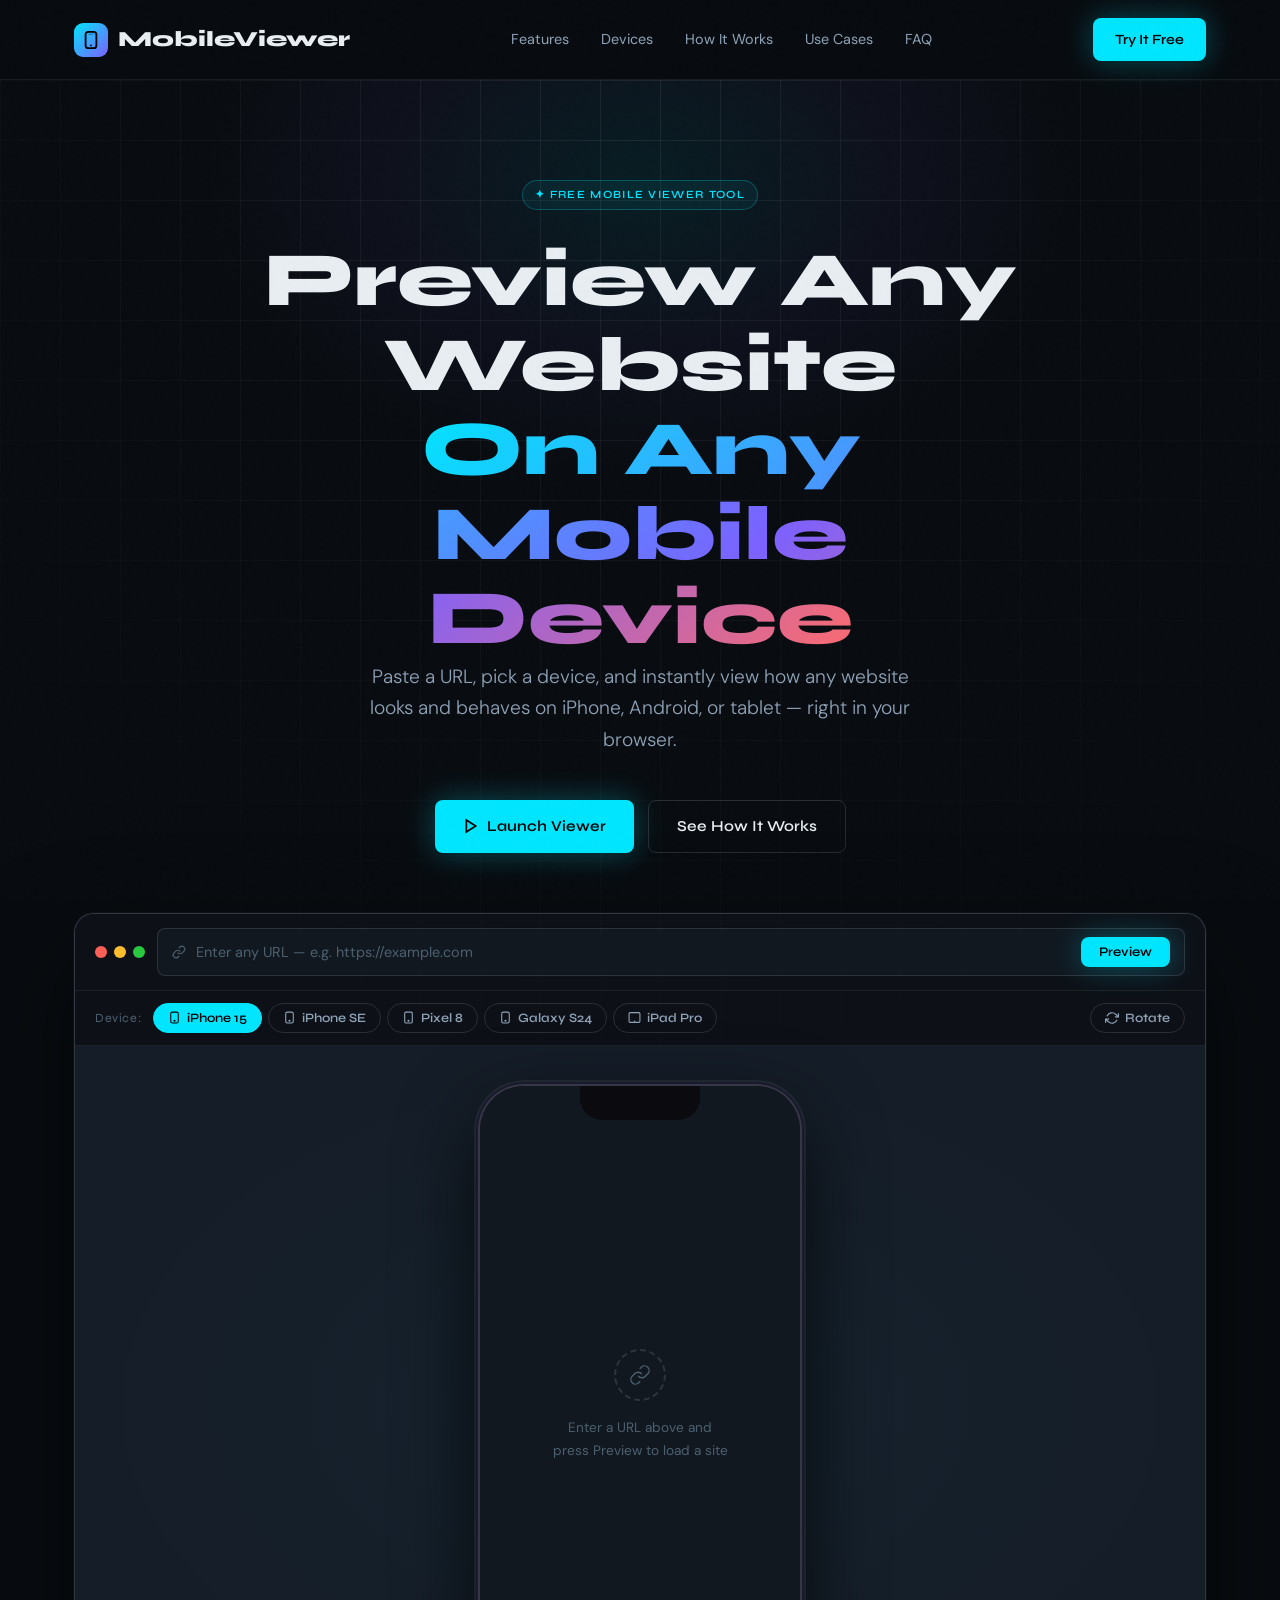
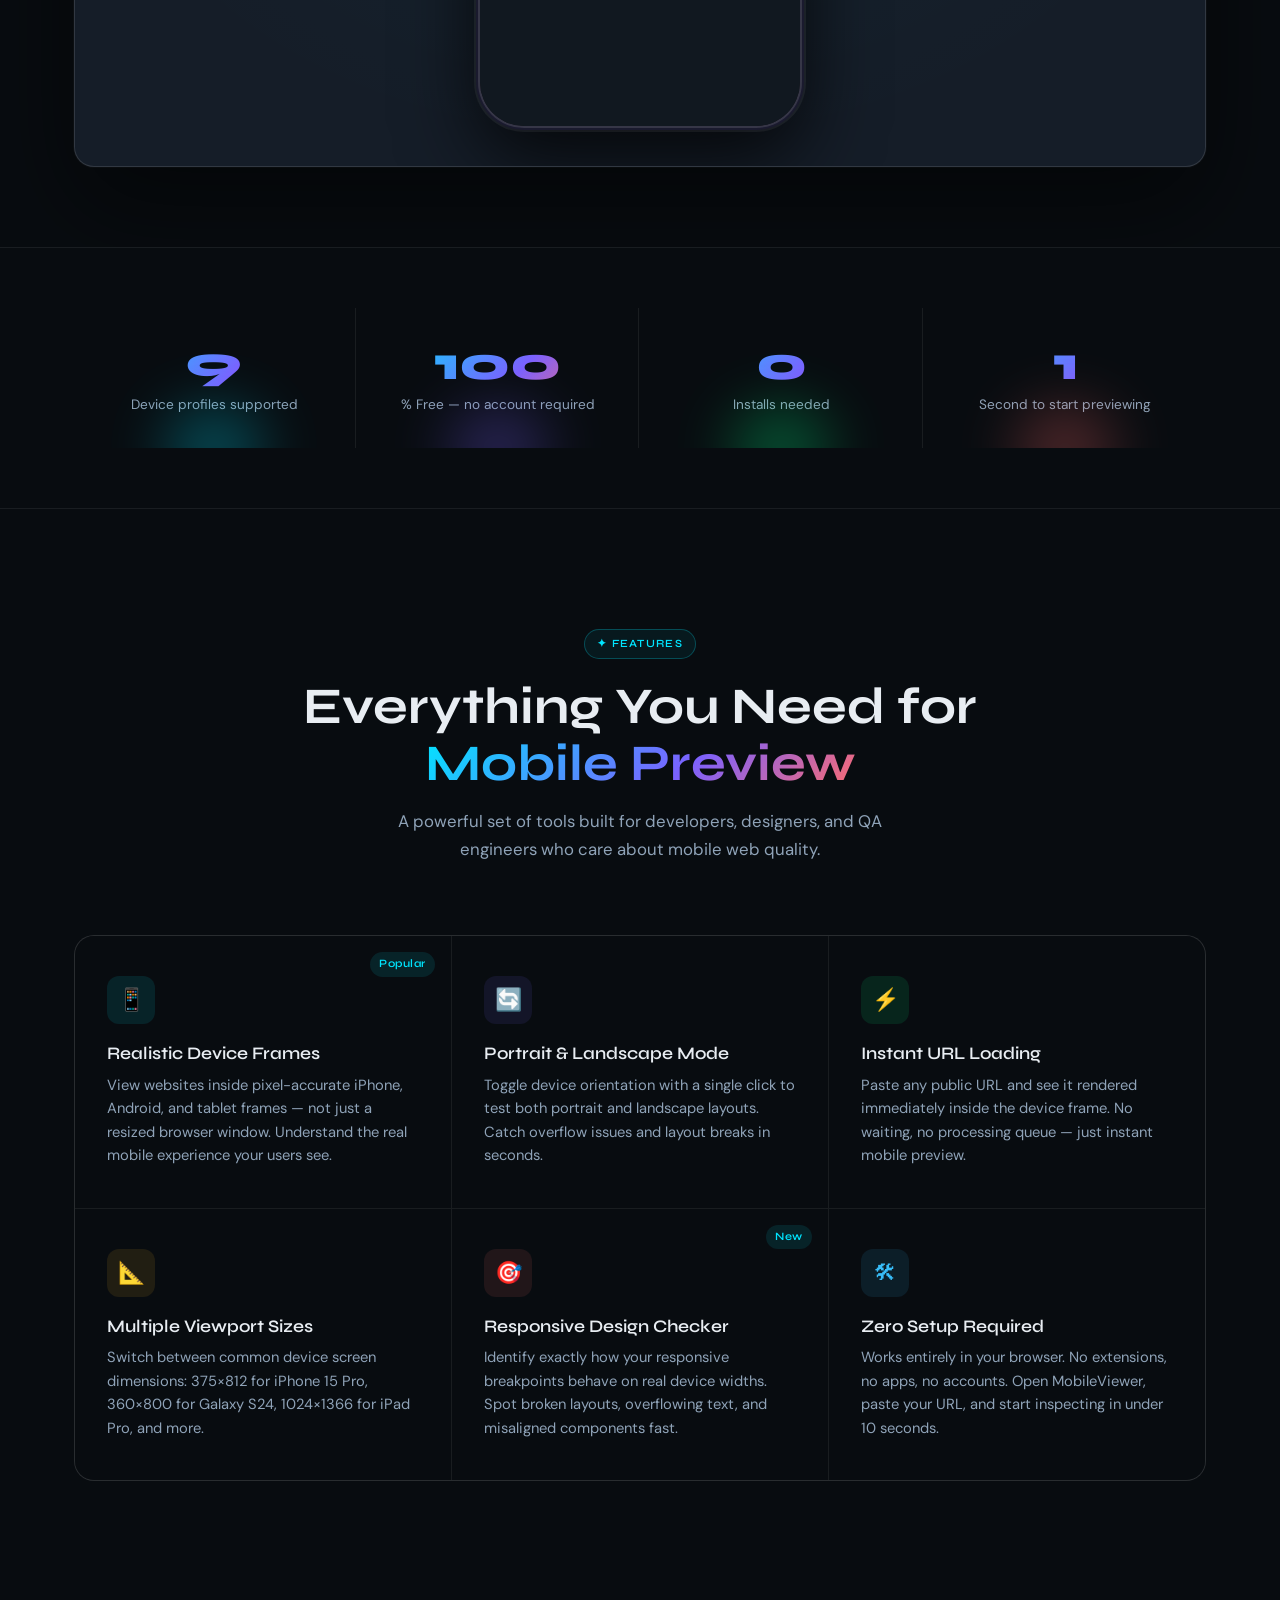
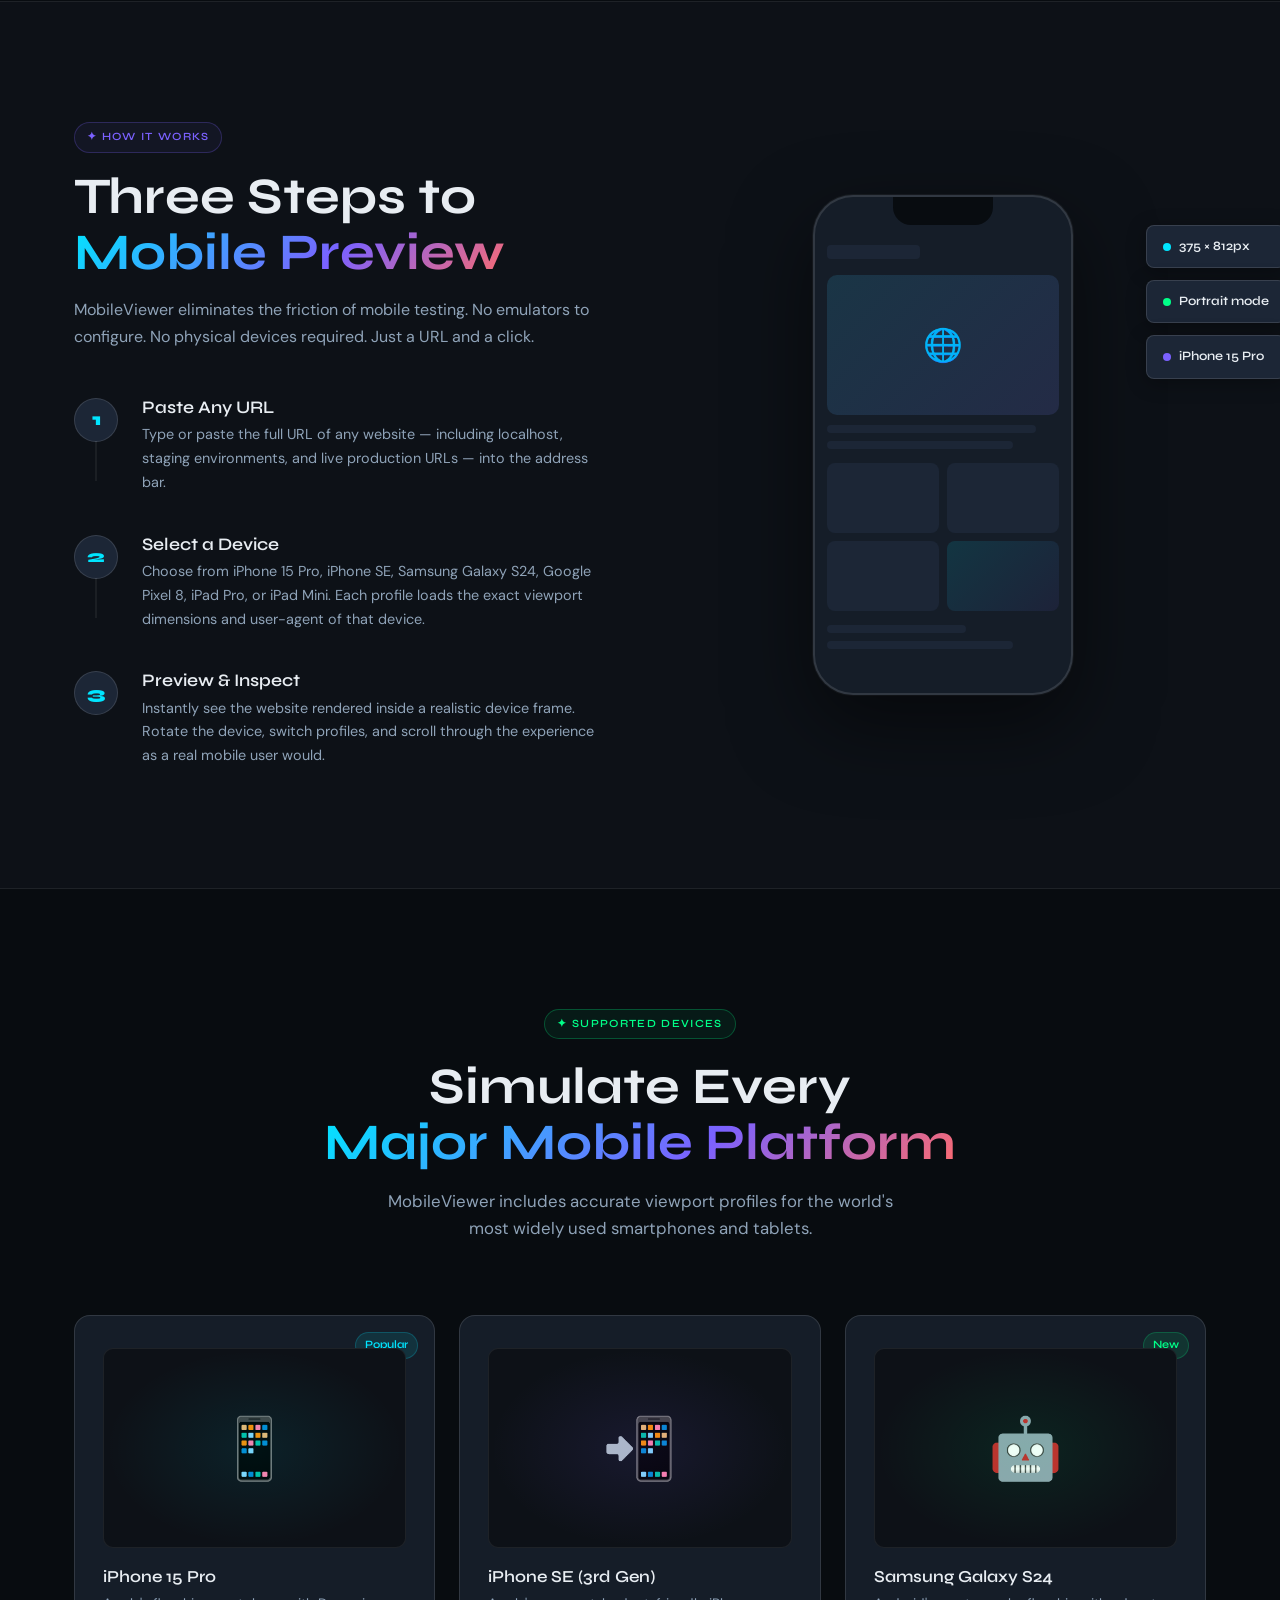
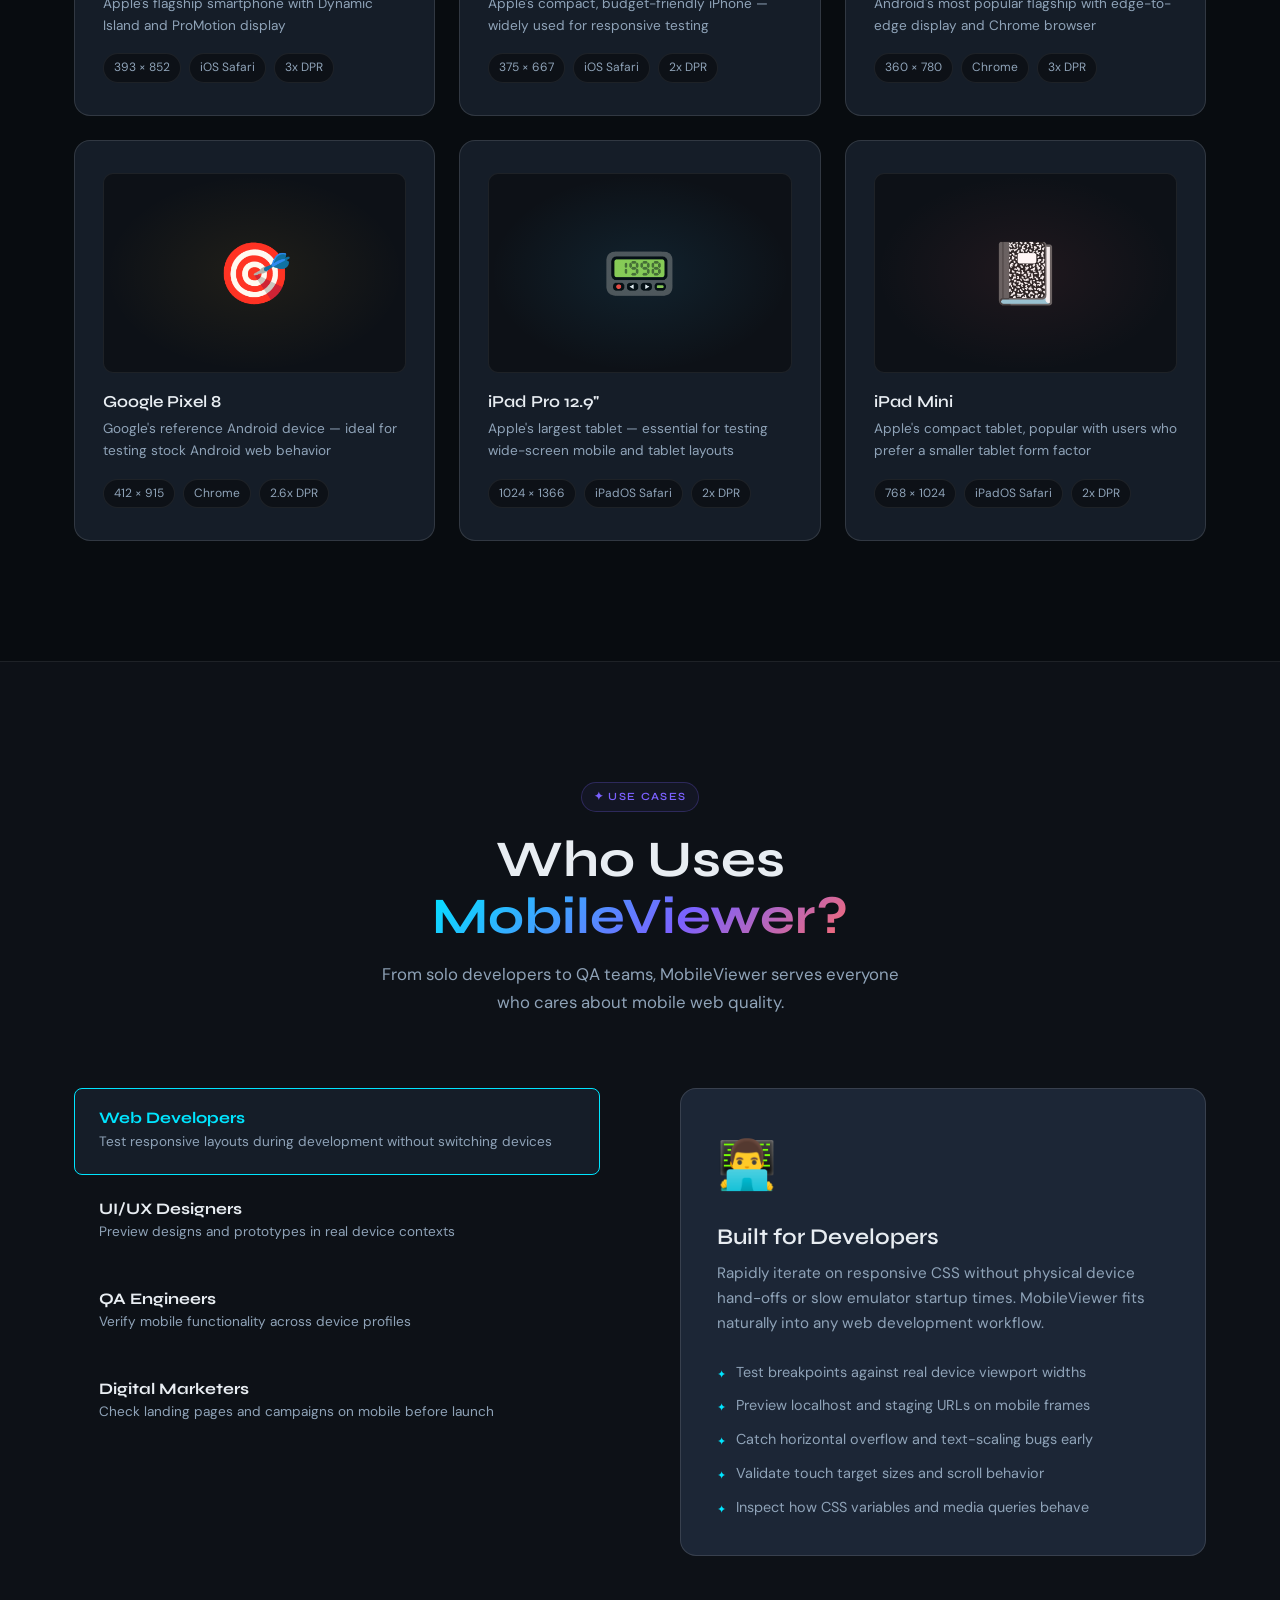
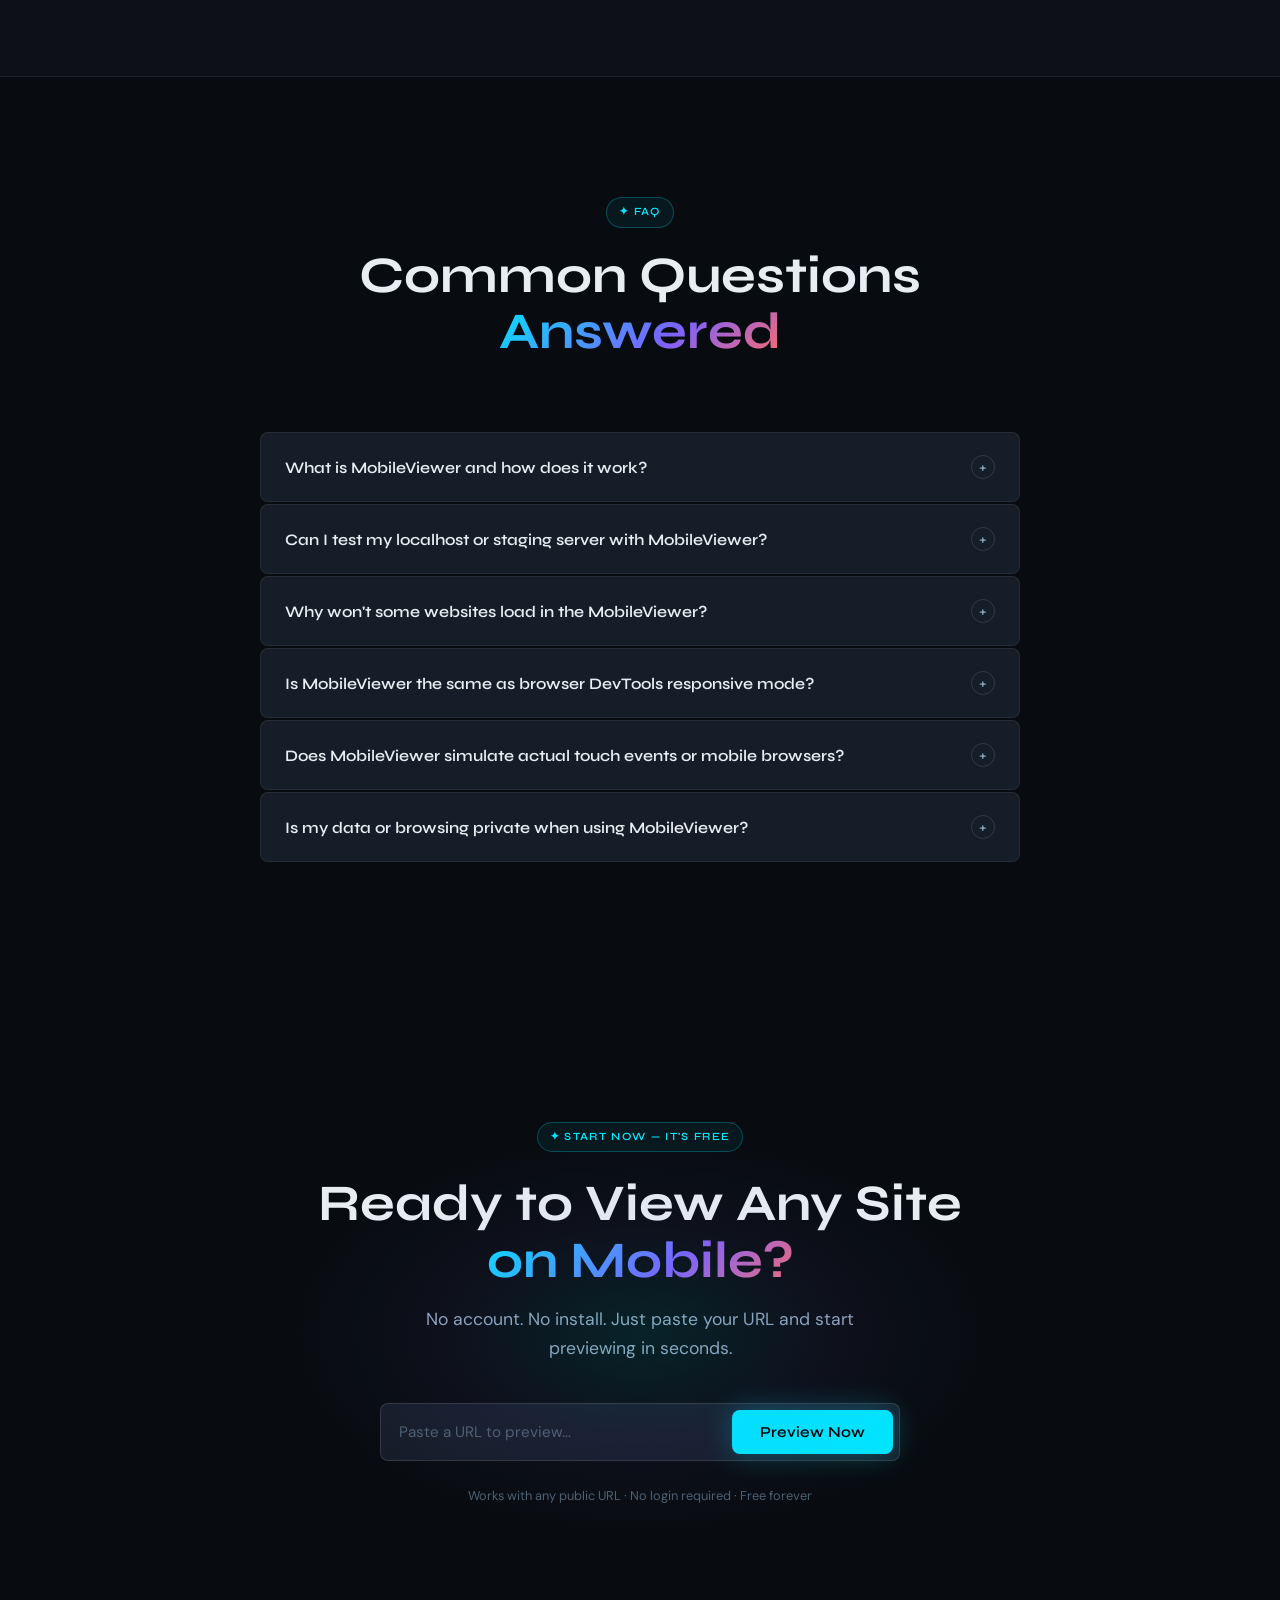
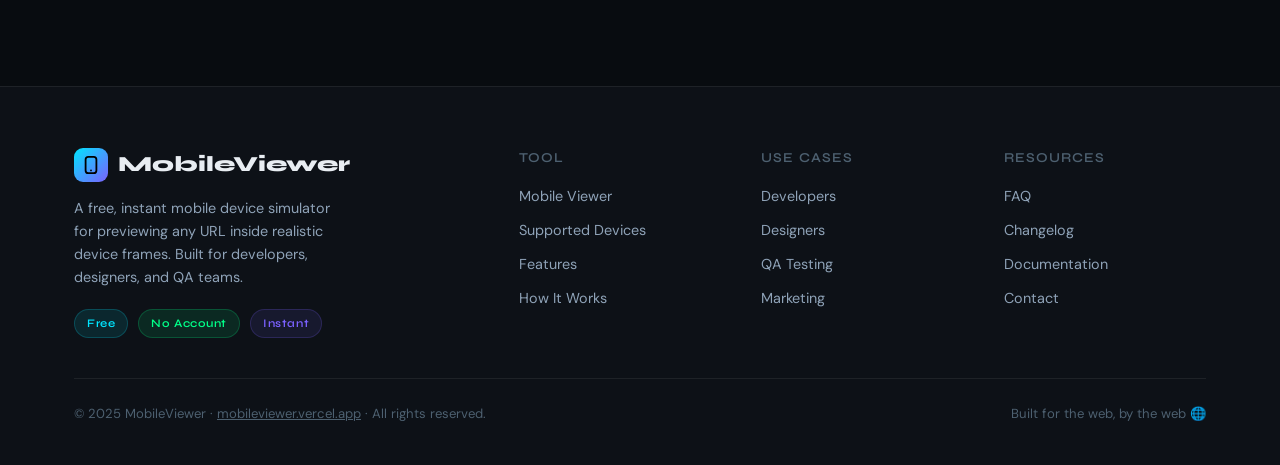
==== index.html @ 7822667c "Create index.html" ====
<!DOCTYPE html>
<html lang="en">
<head>
  <meta charset="UTF-8" />
  <meta name="viewport" content="width=device-width, initial-scale=1.0" />
  <title>MobileViewer – View Any Website on Mobile Instantly</title>
  <meta name="description" content="MobileViewer lets you preview, test, and inspect any URL on realistic mobile device frames right in your browser. No installs. No apps. Instant mobile simulation." />
  <meta name="keywords" content="mobile viewer, mobile website preview, responsive design tester, mobile simulator, URL viewer, device preview tool, mobile web testing, responsive checker" />
  <meta name="author" content="MobileViewer" />
  <link rel="canonical" href="https://mobileviewer.vercel.app/" />

  <!-- Open Graph -->
  <meta property="og:type" content="website" />
  <meta property="og:title" content="MobileViewer – View Any Website on Mobile Instantly" />
  <meta property="og:description" content="Preview any URL inside realistic mobile device frames. Test responsive layouts, simulate touch interactions, and inspect mobile web experiences – all from your desktop." />
  <meta property="og:url" content="https://mobileviewer.vercel.app/" />
  <meta property="og:image" content="https://mobileviewer.vercel.app/og-image.png" />

  <!-- Twitter Card -->
  <meta name="twitter:card" content="summary_large_image" />
  <meta name="twitter:title" content="MobileViewer – View Any Website on Mobile" />
  <meta name="twitter:description" content="Instantly preview any website inside iPhone, Android, and tablet frames. Free mobile simulator tool." />

  <!-- Schema.org Structured Data -->
  <script type="application/ld+json">
  {
    "@context": "https://schema.org",
    "@type": "WebApplication",
    "name": "MobileViewer",
    "url": "https://mobileviewer.vercel.app",
    "description": "A free online mobile device simulator and URL viewer that lets you preview any website in realistic mobile frames including iPhone, Android, and tablet devices.",
    "applicationCategory": "DeveloperApplication",
    "operatingSystem": "Any",
    "offers": {
      "@type": "Offer",
      "price": "0",
      "priceCurrency": "USD"
    },
    "featureList": [
      "iPhone frame simulation",
      "Android device preview",
      "Tablet viewport testing",
      "Custom viewport sizes",
      "Responsive design testing",
      "URL-based mobile preview",
      "Real-time device rotation",
      "Screenshot capture"
    ]
  }
  </script>
  <script type="application/ld+json">
  {
    "@context": "https://schema.org",
    "@type": "FAQPage",
    "mainEntity": [
      {
        "@type": "Question",
        "name": "What is MobileViewer?",
        "acceptedAnswer": {
          "@type": "Answer",
          "text": "MobileViewer is a free online tool that lets you preview any website URL inside realistic mobile device frames — including iPhone, Android, and tablet — directly in your browser without installing anything."
        }
      },
      {
        "@type": "Question",
        "name": "How do I use MobileViewer?",
        "acceptedAnswer": {
          "@type": "Answer",
          "text": "Simply paste any URL into the input field, choose your target device (iPhone, Android, or tablet), and click Preview. The website loads inside the selected device frame instantly."
        }
      },
      {
        "@type": "Question",
        "name": "Is MobileViewer free?",
        "acceptedAnswer": {
          "@type": "Answer",
          "text": "Yes, MobileViewer is completely free to use. No account, no installation, and no credit card required."
        }
      },
      {
        "@type": "Question",
        "name": "Which devices can I simulate with MobileViewer?",
        "acceptedAnswer": {
          "@type": "Answer",
          "text": "MobileViewer supports iPhone 15 Pro, iPhone SE, Samsung Galaxy S24, Google Pixel 8, iPad Pro, iPad Mini, and custom viewport dimensions."
        }
      }
    ]
  }
  </script>

  <link rel="preconnect" href="https://fonts.googleapis.com" />
  <link rel="preconnect" href="https://fonts.gstatic.com" crossorigin />
  <link href="https://fonts.googleapis.com/css2?family=Syne:wght@400;600;700;800&family=DM+Sans:ital,opsz,wght@0,9..40,300;0,9..40,400;0,9..40,500;1,9..40,300&display=swap" rel="stylesheet" />

  <style>
    *, *::before, *::after { box-sizing: border-box; margin: 0; padding: 0; }

    :root {
      --bg: #080c10;
      --bg2: #0d1117;
      --bg3: #111820;
      --surface: #151d28;
      --surface2: #1c2636;
      --border: rgba(255,255,255,0.07);
      --border2: rgba(255,255,255,0.12);
      --accent: #00e5ff;
      --accent2: #7b61ff;
      --accent3: #ff6b6b;
      --green: #00ff88;
      --text: #e8edf2;
      --text2: #8fa3b8;
      --text3: #4d6070;
      --radius: 16px;
      --radius-sm: 8px;
      --shadow: 0 0 60px rgba(0,229,255,0.06);
      --font-display: 'Syne', sans-serif;
      --font-body: 'DM Sans', sans-serif;
    }

    html { scroll-behavior: smooth; }

    body {
      background: var(--bg);
      color: var(--text);
      font-family: var(--font-body);
      font-size: 16px;
      line-height: 1.65;
      overflow-x: hidden;
    }

    /* ── NOISE OVERLAY ── */
    body::before {
      content: '';
      position: fixed;
      inset: 0;
      background-image: url("data:image/svg+xml,%3Csvg viewBox='0 0 256 256' xmlns='http://www.w3.org/2000/svg'%3E%3Cfilter id='noise'%3E%3CfeTurbulence type='fractalNoise' baseFrequency='0.9' numOctaves='4' stitchTiles='stitch'/%3E%3C/filter%3E%3Crect width='100%25' height='100%25' filter='url(%23noise)' opacity='0.04'/%3E%3C/svg%3E");
      pointer-events: none;
      z-index: 9999;
      opacity: 0.4;
    }

    /* ── SCROLLBAR ── */
    ::-webkit-scrollbar { width: 5px; }
    ::-webkit-scrollbar-track { background: var(--bg); }
    ::-webkit-scrollbar-thumb { background: var(--surface2); border-radius: 10px; }

    /* ── UTILITY ── */
    .container { max-width: 1180px; margin: 0 auto; padding: 0 24px; }
    .tag {
      display: inline-flex; align-items: center; gap: 6px;
      font-family: var(--font-display); font-size: 11px; font-weight: 600;
      letter-spacing: 0.12em; text-transform: uppercase;
      color: var(--accent); padding: 5px 12px;
      border: 1px solid rgba(0,229,255,0.25);
      border-radius: 100px; background: rgba(0,229,255,0.06);
    }
    .tag-purple { color: var(--accent2); border-color: rgba(123,97,255,0.25); background: rgba(123,97,255,0.06); }
    .tag-green { color: var(--green); border-color: rgba(0,255,136,0.25); background: rgba(0,255,136,0.06); }

    h1,h2,h3,h4 { font-family: var(--font-display); font-weight: 700; line-height: 1.1; }
    h1 { font-size: clamp(2.8rem, 6vw, 5rem); font-weight: 800; }
    h2 { font-size: clamp(2rem, 4vw, 3.2rem); }
    h3 { font-size: 1.35rem; font-weight: 600; }

    .gradient-text {
      background: linear-gradient(135deg, var(--accent) 0%, var(--accent2) 60%, #ff6b6b 100%);
      -webkit-background-clip: text; -webkit-text-fill-color: transparent;
      background-clip: text;
    }

    .btn {
      display: inline-flex; align-items: center; gap: 8px;
      padding: 13px 28px; border-radius: var(--radius-sm);
      font-family: var(--font-display); font-size: 0.95rem; font-weight: 600;
      cursor: pointer; border: none; transition: all 0.2s ease; text-decoration: none;
    }
    .btn-primary {
      background: var(--accent); color: #000;
      box-shadow: 0 0 30px rgba(0,229,255,0.3);
    }
    .btn-primary:hover { transform: translateY(-2px); box-shadow: 0 0 50px rgba(0,229,255,0.5); }
    .btn-ghost {
      background: transparent; color: var(--text);
      border: 1px solid var(--border2);
    }
    .btn-ghost:hover { background: var(--surface); border-color: var(--accent); color: var(--accent); }

    /* ── NAV ── */
    nav {
      position: sticky; top: 0; z-index: 100;
      background: rgba(8,12,16,0.85);
      backdrop-filter: blur(20px);
      border-bottom: 1px solid var(--border);
      padding: 0;
    }
    .nav-inner {
      display: flex; align-items: center; justify-content: space-between;
      padding: 18px 0;
    }
    .logo {
      font-family: var(--font-display); font-size: 1.35rem; font-weight: 800;
      color: var(--text); text-decoration: none; display: flex; align-items: center; gap: 10px;
    }
    .logo-icon {
      width: 34px; height: 34px; border-radius: 9px;
      background: linear-gradient(135deg, var(--accent), var(--accent2));
      display: flex; align-items: center; justify-content: center;
    }
    .logo-icon svg { width: 18px; height: 18px; }
    .nav-links { display: flex; align-items: center; gap: 32px; list-style: none; }
    .nav-links a { color: var(--text2); text-decoration: none; font-size: 0.9rem; transition: color 0.2s; }
    .nav-links a:hover { color: var(--text); }
    .nav-cta { display: flex; align-items: center; gap: 12px; }

    .hamburger { display: none; flex-direction: column; gap: 5px; cursor: pointer; padding: 4px; }
    .hamburger span { display: block; width: 22px; height: 2px; background: var(--text); border-radius: 2px; transition: all 0.3s; }

    /* ── HERO ── */
    #hero {
      padding: 100px 0 80px;
      position: relative; overflow: hidden;
    }
    .hero-bg {
      position: absolute; inset: 0; pointer-events: none;
    }
    .hero-glow {
      position: absolute; top: -200px; left: 50%; transform: translateX(-50%);
      width: 900px; height: 600px;
      background: radial-gradient(ellipse, rgba(0,229,255,0.08) 0%, rgba(123,97,255,0.05) 40%, transparent 70%);
    }
    .hero-grid {
      position: absolute; inset: 0;
      background-image: linear-gradient(var(--border) 1px, transparent 1px),
                        linear-gradient(90deg, var(--border) 1px, transparent 1px);
      background-size: 60px 60px;
      mask-image: radial-gradient(ellipse 70% 60% at 50% 0%, black, transparent);
    }

    .hero-content { position: relative; text-align: center; max-width: 820px; margin: 0 auto; }
    .hero-tag { margin-bottom: 28px; }
    .hero-title { margin-bottom: 24px; }
    .hero-sub {
      font-size: 1.2rem; color: var(--text2); max-width: 580px; margin: 0 auto 44px;
      font-weight: 300;
    }
    .hero-cta { display: flex; justify-content: center; gap: 14px; flex-wrap: wrap; margin-bottom: 60px; }

    /* ── DEVICE VIEWER TOOL ── */
    .tool-wrapper {
      background: var(--surface);
      border: 1px solid var(--border2);
      border-radius: 20px;
      overflow: hidden;
      box-shadow: 0 40px 100px rgba(0,0,0,0.5), 0 0 0 1px rgba(255,255,255,0.03);
    }
    .tool-topbar {
      display: flex; align-items: center; gap: 12px;
      padding: 14px 20px;
      background: var(--bg2);
      border-bottom: 1px solid var(--border);
    }
    .tool-dots { display: flex; gap: 7px; }
    .tool-dots span {
      width: 12px; height: 12px; border-radius: 50%;
    }
    .dot-r { background: #ff5f57; }
    .dot-y { background: #febc2e; }
    .dot-g { background: #28c840; }

    .url-bar {
      flex: 1; display: flex; align-items: center; gap: 10px;
      background: var(--bg3); border: 1px solid var(--border2);
      border-radius: var(--radius-sm); padding: 8px 14px;
    }
    .url-bar svg { color: var(--text3); flex-shrink: 0; }
    #urlInput {
      flex: 1; background: none; border: none; outline: none;
      color: var(--text); font-family: var(--font-body); font-size: 0.9rem;
    }
    #urlInput::placeholder { color: var(--text3); }

    .tool-devices {
      display: flex; gap: 6px; flex-wrap: wrap; padding: 12px 20px;
      background: var(--bg2); border-bottom: 1px solid var(--border);
      align-items: center;
    }
    .device-label { font-size: 0.78rem; color: var(--text3); font-family: var(--font-display); letter-spacing: 0.05em; margin-right: 6px; }
    .device-btn {
      display: flex; align-items: center; gap: 6px;
      padding: 6px 14px; border-radius: 100px;
      font-size: 0.8rem; font-family: var(--font-display); font-weight: 600;
      cursor: pointer; border: 1px solid var(--border2);
      background: transparent; color: var(--text2); transition: all 0.2s;
    }
    .device-btn:hover, .device-btn.active {
      background: var(--accent); color: #000; border-color: var(--accent);
    }
    .device-btn svg { width: 13px; height: 13px; }

    .rotate-btn {
      margin-left: auto;
      display: flex; align-items: center; gap: 6px;
      padding: 6px 14px; border-radius: 100px;
      font-size: 0.8rem; font-family: var(--font-display); font-weight: 600;
      cursor: pointer; border: 1px solid var(--border2);
      background: transparent; color: var(--text2); transition: all 0.2s;
    }
    .rotate-btn:hover { color: var(--accent); border-color: var(--accent); }

    .tool-stage {
      min-height: 580px;
      display: flex; align-items: center; justify-content: center;
      padding: 40px 20px;
      background: radial-gradient(ellipse at 50% 50%, rgba(0,229,255,0.03) 0%, transparent 70%);
      position: relative;
    }

    /* Phone frame */
    .phone-frame {
      position: relative; transition: all 0.4s cubic-bezier(0.34,1.56,0.64,1);
    }
    .phone-shell {
      position: relative; border-radius: 44px;
      box-shadow: 
        0 0 0 2px rgba(255,255,255,0.12),
        0 0 0 4px #1a1a2e,
        0 0 0 6px rgba(255,255,255,0.06),
        0 30px 80px rgba(0,0,0,0.8),
        inset 0 0 0 1px rgba(255,255,255,0.04);
      overflow: hidden;
      background: #0a0a0f;
    }

    .phone-notch {
      position: absolute; top: 0; left: 50%; transform: translateX(-50%);
      width: 120px; height: 34px;
      background: #0a0a0f; border-radius: 0 0 22px 22px;
      z-index: 10;
    }

    .phone-screen {
      width: 100%; height: 100%;
      border-radius: 42px; overflow: hidden;
      position: relative;
    }
    .phone-screen iframe {
      width: 100%; height: 100%; border: none;
      display: block;
    }
    .phone-placeholder {
      width: 100%; height: 100%;
      display: flex; flex-direction: column;
      align-items: center; justify-content: center;
      gap: 16px; color: var(--text3);
      background: var(--bg3);
    }
    .phone-placeholder .ph-icon {
      width: 52px; height: 52px;
      border: 2px dashed var(--border2);
      border-radius: 50%;
      display: flex; align-items: center; justify-content: center;
      color: var(--text3);
    }
    .phone-placeholder p { font-size: 0.85rem; text-align: center; max-width: 180px; }

    /* Device sizes */
    .device-iphone15 .phone-shell { width: 320px; height: 640px; }
    .device-iphonese .phone-shell { width: 280px; height: 560px; }
    .device-pixel .phone-shell { width: 300px; height: 620px; border-radius: 36px; }
    .device-pixel .phone-shell .phone-screen { border-radius: 34px; }
    .device-galaxy .phone-shell { width: 310px; height: 650px; }
    .device-ipad .phone-shell { width: 500px; height: 700px; border-radius: 24px; }
    .device-ipad .phone-shell .phone-screen { border-radius: 22px; }
    .device-ipad .phone-notch { display: none; }

    /* Landscape */
    .landscape .phone-frame { transform: rotate(90deg); }
    .landscape .phone-shell { width: 640px; height: 320px; border-radius: 44px; }

    .tool-load-btn {
      position: absolute; bottom: 20px; right: 20px;
      display: flex; gap: 8px;
    }

    /* Loading spinner */
    .spinner {
      display: none; width: 28px; height: 28px;
      border: 3px solid var(--border2);
      border-top-color: var(--accent);
      border-radius: 50%; animation: spin 0.7s linear infinite;
    }
    @keyframes spin { to { transform: rotate(360deg); } }

    /* ── STATS STRIP ── */
    #stats {
      padding: 60px 0;
      border-top: 1px solid var(--border);
      border-bottom: 1px solid var(--border);
    }
    .stats-grid {
      display: grid; grid-template-columns: repeat(4, 1fr);
      gap: 2px;
    }
    .stat-item {
      padding: 32px 24px; text-align: center;
      border-right: 1px solid var(--border);
      position: relative; overflow: hidden;
    }
    .stat-item:last-child { border-right: none; }
    .stat-num {
      font-family: var(--font-display); font-size: 3rem; font-weight: 800;
      line-height: 1; margin-bottom: 6px;
    }
    .stat-label { font-size: 0.85rem; color: var(--text2); }
    .stat-glow {
      position: absolute; bottom: -40px; left: 50%; transform: translateX(-50%);
      width: 100px; height: 80px;
      border-radius: 50%; filter: blur(30px); opacity: 0.3;
    }

    /* ── FEATURES ── */
    #features { padding: 120px 0; }
    .section-header { text-align: center; margin-bottom: 72px; }
    .section-header .tag { margin-bottom: 20px; }
    .section-header h2 { margin-bottom: 16px; }
    .section-header p { color: var(--text2); max-width: 540px; margin: 0 auto; font-size: 1.05rem; }

    .features-grid {
      display: grid; grid-template-columns: repeat(3, 1fr);
      gap: 1px; background: var(--border);
      border: 1px solid var(--border); border-radius: 20px; overflow: hidden;
    }
    .feature-card {
      padding: 40px 32px; background: var(--bg);
      position: relative; overflow: hidden;
      transition: background 0.3s;
    }
    .feature-card:hover { background: var(--surface); }
    .feature-card::after {
      content: ''; position: absolute; inset: 0;
      opacity: 0; transition: opacity 0.3s;
      pointer-events: none;
    }
    .feature-card:hover::after { opacity: 1; }

    .fc-icon {
      width: 48px; height: 48px; border-radius: 12px;
      display: flex; align-items: center; justify-content: center;
      margin-bottom: 20px; font-size: 22px;
    }
    .fc-icon-cyan { background: rgba(0,229,255,0.1); color: var(--accent); }
    .fc-icon-purple { background: rgba(123,97,255,0.1); color: var(--accent2); }
    .fc-icon-green { background: rgba(0,255,136,0.1); color: var(--green); }
    .fc-icon-red { background: rgba(255,107,107,0.1); color: var(--accent3); }
    .fc-icon-yellow { background: rgba(254,188,46,0.1); color: #febc2e; }
    .fc-icon-blue { background: rgba(56,189,248,0.1); color: #38bdf8; }

    .feature-card h3 { margin-bottom: 10px; font-size: 1.1rem; }
    .feature-card p { color: var(--text2); font-size: 0.92rem; line-height: 1.6; }
    .fc-badge {
      position: absolute; top: 16px; right: 16px;
      font-size: 0.7rem; padding: 3px 9px; border-radius: 100px;
      background: rgba(0,229,255,0.1); color: var(--accent);
      font-family: var(--font-display); font-weight: 600; letter-spacing: 0.05em;
    }

    /* ── HOW IT WORKS ── */
    #how { padding: 120px 0; background: var(--bg2); border-top: 1px solid var(--border); border-bottom: 1px solid var(--border); }
    .steps-layout { display: grid; grid-template-columns: 1fr 1fr; gap: 80px; align-items: center; }
    .steps-list { display: flex; flex-direction: column; gap: 40px; }
    .step-item { display: flex; gap: 24px; }
    .step-num {
      flex-shrink: 0; width: 44px; height: 44px; border-radius: 50%;
      display: flex; align-items: center; justify-content: center;
      font-family: var(--font-display); font-size: 1.1rem; font-weight: 800;
      background: var(--surface2); border: 1px solid var(--border2); color: var(--accent);
      position: relative;
    }
    .step-num::after {
      content: ''; position: absolute;
      top: 100%; left: 50%; transform: translateX(-50%);
      width: 1px; height: 40px; background: var(--border2);
    }
    .step-item:last-child .step-num::after { display: none; }
    .step-content h3 { font-size: 1.1rem; margin-bottom: 6px; }
    .step-content p { color: var(--text2); font-size: 0.9rem; }

    .steps-visual {
      position: relative;
    }
    .mock-phone {
      width: 260px; height: 500px; margin: 0 auto;
      background: var(--surface); border-radius: 40px;
      border: 2px solid var(--border2);
      box-shadow: 0 30px 80px rgba(0,0,0,0.5), 0 0 0 1px rgba(255,255,255,0.05);
      overflow: hidden; position: relative;
    }
    .mock-notch {
      width: 100px; height: 28px; background: var(--bg);
      border-radius: 0 0 18px 18px; margin: 0 auto;
    }
    .mock-content { padding: 12px; }
    .mock-bar { height: 8px; border-radius: 4px; background: var(--surface2); margin-bottom: 8px; }
    .mock-bar.w80 { width: 80%; }
    .mock-bar.w60 { width: 60%; }
    .mock-bar.w90 { width: 90%; }
    .mock-img-block { height: 140px; background: var(--surface2); border-radius: 10px; margin-bottom: 10px; overflow: hidden; }
    .mock-img-inner { height: 100%; background: linear-gradient(135deg, rgba(0,229,255,0.08), rgba(123,97,255,0.08)); display: flex; align-items: center; justify-content: center; color: var(--text3); font-size: 2rem; }
    .mock-grid { display: grid; grid-template-columns: 1fr 1fr; gap: 8px; }
    .mock-card { height: 70px; background: var(--surface2); border-radius: 8px; }

    .visual-annotations { position: absolute; right: 0; top: 50%; transform: translateY(-50%); display: flex; flex-direction: column; gap: 16px; }
    .annot {
      background: var(--surface2); border: 1px solid var(--border2);
      border-radius: var(--radius-sm); padding: 10px 16px;
      font-size: 0.8rem; font-family: var(--font-display); font-weight: 600;
      color: var(--text); display: flex; align-items: center; gap: 8px;
      box-shadow: 0 4px 20px rgba(0,0,0,0.3);
    }
    .annot-dot { width: 8px; height: 8px; border-radius: 50%; flex-shrink: 0; }

    /* ── DEVICES SECTION ── */
    #devices { padding: 120px 0; }
    .devices-grid {
      display: grid; grid-template-columns: repeat(3, 1fr); gap: 24px;
      margin-top: 60px;
    }
    .device-card {
      background: var(--surface); border: 1px solid var(--border2);
      border-radius: var(--radius); padding: 32px 28px;
      transition: all 0.3s; position: relative; overflow: hidden;
      cursor: pointer;
    }
    .device-card::before {
      content: ''; position: absolute; inset: 0;
      background: linear-gradient(135deg, rgba(0,229,255,0.04), transparent);
      opacity: 0; transition: opacity 0.3s;
    }
    .device-card:hover { transform: translateY(-4px); border-color: var(--accent); box-shadow: 0 0 40px rgba(0,229,255,0.1); }
    .device-card:hover::before { opacity: 1; }
    .dc-thumb {
      height: 200px; background: var(--bg2); border-radius: 10px;
      margin-bottom: 20px; display: flex; align-items: center; justify-content: center;
      font-size: 60px; border: 1px solid var(--border);
      position: relative; overflow: hidden;
    }
    .dc-thumb-glow {
      position: absolute; inset: 0;
      background: radial-gradient(ellipse, rgba(0,229,255,0.08), transparent 70%);
    }
    .device-card h3 { margin-bottom: 6px; font-size: 1.05rem; }
    .device-card p { font-size: 0.85rem; color: var(--text2); margin-bottom: 16px; }
    .dc-specs { display: flex; gap: 8px; flex-wrap: wrap; }
    .dc-spec {
      font-size: 0.75rem; padding: 4px 10px; border-radius: 100px;
      background: var(--bg2); border: 1px solid var(--border); color: var(--text2);
    }
    .dc-badge {
      position: absolute; top: 16px; right: 16px;
      font-size: 0.7rem; padding: 3px 9px; border-radius: 100px;
      font-family: var(--font-display); font-weight: 600;
    }
    .badge-new { background: rgba(0,255,136,0.1); color: var(--green); border: 1px solid rgba(0,255,136,0.2); }
    .badge-pop { background: rgba(0,229,255,0.1); color: var(--accent); border: 1px solid rgba(0,229,255,0.2); }

    /* ── USE CASES ── */
    #usecases { padding: 120px 0; background: var(--bg2); border-top: 1px solid var(--border); border-bottom: 1px solid var(--border); }
    .usecases-layout { display: grid; grid-template-columns: 1fr 1fr; gap: 80px; align-items: start; margin-top: 60px; }
    .usecase-tabs { display: flex; flex-direction: column; gap: 4px; }
    .usecase-tab {
      padding: 20px 24px; border-radius: var(--radius-sm);
      border: 1px solid transparent; cursor: pointer;
      transition: all 0.2s; background: transparent;
      text-align: left; color: var(--text);
    }
    .usecase-tab:hover { background: var(--surface); border-color: var(--border); }
    .usecase-tab.active { background: var(--surface); border-color: var(--accent); }
    .usecase-tab.active h4 { color: var(--accent); }
    .usecase-tab h4 { font-size: 1rem; margin-bottom: 4px; font-family: var(--font-display); }
    .usecase-tab p { font-size: 0.85rem; color: var(--text2); }

    .usecase-panel { display: none; }
    .usecase-panel.active { display: block; }
    .up-card {
      background: var(--surface2); border: 1px solid var(--border2);
      border-radius: var(--radius); padding: 36px; min-height: 400px;
    }
    .up-icon { font-size: 3rem; margin-bottom: 20px; }
    .up-card h3 { font-size: 1.4rem; margin-bottom: 12px; }
    .up-card p { color: var(--text2); font-size: 0.95rem; margin-bottom: 24px; }
    .up-list { list-style: none; display: flex; flex-direction: column; gap: 10px; }
    .up-list li { display: flex; align-items: flex-start; gap: 10px; font-size: 0.9rem; color: var(--text2); }
    .up-list li::before { content: '✦'; color: var(--accent); flex-shrink: 0; font-size: 0.7rem; margin-top: 4px; }

    /* ── FAQ ── */
    #faq { padding: 120px 0; }
    .faq-list { max-width: 760px; margin: 60px auto 0; display: flex; flex-direction: column; gap: 2px; }
    .faq-item {
      background: var(--surface); border: 1px solid var(--border);
      border-radius: var(--radius-sm); overflow: hidden;
    }
    .faq-q {
      width: 100%; padding: 22px 24px; text-align: left;
      background: none; border: none; color: var(--text);
      font-family: var(--font-display); font-size: 1rem; font-weight: 600;
      cursor: pointer; display: flex; justify-content: space-between; align-items: center;
      gap: 16px;
    }
    .faq-q:hover { color: var(--accent); }
    .faq-icon {
      width: 24px; height: 24px; border-radius: 50%;
      border: 1px solid var(--border2); display: flex; align-items: center; justify-content: center;
      flex-shrink: 0; transition: all 0.3s; font-size: 0.9rem; color: var(--text2);
    }
    .faq-item.open .faq-icon { background: var(--accent); color: #000; border-color: var(--accent); transform: rotate(45deg); }
    .faq-a { max-height: 0; overflow: hidden; transition: max-height 0.4s ease, padding 0.3s; }
    .faq-item.open .faq-a { max-height: 300px; }
    .faq-a-inner { padding: 0 24px 22px; color: var(--text2); font-size: 0.92rem; line-height: 1.7; }

    /* ── CTA ── */
    #cta { padding: 140px 0; text-align: center; position: relative; overflow: hidden; }
    .cta-glow {
      position: absolute; top: 50%; left: 50%; transform: translate(-50%,-50%);
      width: 700px; height: 400px;
      background: radial-gradient(ellipse, rgba(0,229,255,0.1) 0%, rgba(123,97,255,0.05) 40%, transparent 70%);
      pointer-events: none;
    }
    #cta h2 { margin-bottom: 16px; }
    #cta p { color: var(--text2); font-size: 1.1rem; max-width: 480px; margin: 0 auto 40px; }
    .cta-input-group {
      display: flex; gap: 10px; max-width: 520px; margin: 0 auto 24px;
      background: var(--surface); border: 1px solid var(--border2);
      border-radius: var(--radius-sm); padding: 6px;
    }
    .cta-input {
      flex: 1; background: none; border: none; outline: none;
      color: var(--text); font-family: var(--font-body); font-size: 0.95rem;
      padding: 8px 12px;
    }
    .cta-input::placeholder { color: var(--text3); }

    /* ── FOOTER ── */
    footer {
      background: var(--bg2); border-top: 1px solid var(--border);
      padding: 60px 0 40px;
    }
    .footer-top { display: grid; grid-template-columns: 2fr 1fr 1fr 1fr; gap: 40px; padding-bottom: 40px; border-bottom: 1px solid var(--border); }
    .footer-brand p { color: var(--text2); font-size: 0.9rem; margin-top: 14px; max-width: 260px; line-height: 1.6; }
    .footer-col h5 { font-family: var(--font-display); font-size: 0.85rem; font-weight: 600; color: var(--text3); letter-spacing: 0.08em; text-transform: uppercase; margin-bottom: 16px; }
    .footer-col a { display: block; color: var(--text2); text-decoration: none; font-size: 0.9rem; margin-bottom: 10px; transition: color 0.2s; }
    .footer-col a:hover { color: var(--accent); }
    .footer-bottom { display: flex; justify-content: space-between; align-items: center; padding-top: 24px; flex-wrap: wrap; gap: 12px; }
    .footer-bottom p { color: var(--text3); font-size: 0.82rem; }
    .footer-badges { display: flex; gap: 10px; }
    .fbadge {
      padding: 4px 12px; border-radius: 100px; font-size: 0.72rem;
      font-family: var(--font-display); font-weight: 600; letter-spacing: 0.05em;
    }

    /* ── SCROLL ANIMATIONS ── */
    .reveal { opacity: 0; transform: translateY(28px); transition: opacity 0.6s ease, transform 0.6s ease; }
    .reveal.visible { opacity: 1; transform: none; }

    /* ── MOBILE ── */
    @media (max-width: 900px) {
      .nav-links, .nav-cta { display: none; }
      .hamburger { display: flex; }
      h1 { font-size: 2.5rem; }
      h2 { font-size: 2rem; }
      .stats-grid { grid-template-columns: repeat(2, 1fr); }
      .stat-item { border-right: none; border-bottom: 1px solid var(--border); }
      .stat-item:nth-child(odd) { border-right: 1px solid var(--border); }
      .stat-item:last-child { border-bottom: none; }
      .features-grid { grid-template-columns: 1fr; }
      .steps-layout { grid-template-columns: 1fr; }
      .steps-visual { display: none; }
      .devices-grid { grid-template-columns: 1fr 1fr; }
      .usecases-layout { grid-template-columns: 1fr; }
      .footer-top { grid-template-columns: 1fr 1fr; }
      .device-ipad .phone-shell { width: 320px; height: 480px; }
      .tool-devices { overflow-x: auto; flex-wrap: nowrap; }
    }
    @media (max-width: 600px) {
      #hero { padding: 70px 0 60px; }
      .hero-cta { flex-direction: column; align-items: center; }
      .devices-grid { grid-template-columns: 1fr; }
      .footer-top { grid-template-columns: 1fr; }
      .footer-bottom { flex-direction: column; align-items: flex-start; }
      .cta-input-group { flex-direction: column; }
      .device-iphone15 .phone-shell { width: 270px; height: 540px; }
    }

    /* ── MOBILE NAV MENU ── */
    .mobile-menu {
      display: none; position: fixed; inset: 0; z-index: 200;
      background: var(--bg); flex-direction: column; padding: 80px 24px 40px;
      gap: 8px;
    }
    .mobile-menu.open { display: flex; }
    .mobile-menu-close {
      position: absolute; top: 20px; right: 24px;
      background: none; border: none; color: var(--text); font-size: 1.5rem; cursor: pointer;
    }
    .mobile-menu a {
      color: var(--text); text-decoration: none; font-family: var(--font-display);
      font-size: 1.4rem; font-weight: 700; padding: 12px 0;
      border-bottom: 1px solid var(--border); transition: color 0.2s;
    }
    .mobile-menu a:hover { color: var(--accent); }
  </style>
</head>
<body>

<!-- Mobile Menu -->
<div class="mobile-menu" id="mobileMenu" role="dialog" aria-label="Navigation menu">
  <button class="mobile-menu-close" id="menuClose" aria-label="Close menu">✕</button>
  <a href="#features">Features</a>
  <a href="#devices">Devices</a>
  <a href="#how">How It Works</a>
  <a href="#usecases">Use Cases</a>
  <a href="#faq">FAQ</a>
</div>

<!-- Navigation -->
<nav role="navigation" aria-label="Main navigation">
  <div class="container">
    <div class="nav-inner">
      <a href="/" class="logo" aria-label="MobileViewer Home">
        <div class="logo-icon">
          <svg viewBox="0 0 20 20" fill="none" xmlns="http://www.w3.org/2000/svg">
            <rect x="4" y="1" width="12" height="18" rx="3" stroke="black" stroke-width="2"/>
            <circle cx="10" cy="16" r="1" fill="black"/>
            <rect x="7" y="3" width="6" height="1" rx="0.5" fill="black" opacity="0.5"/>
          </svg>
        </div>
        MobileViewer
      </a>
      <ul class="nav-links" role="list">
        <li><a href="#features">Features</a></li>
        <li><a href="#devices">Devices</a></li>
        <li><a href="#how">How It Works</a></li>
        <li><a href="#usecases">Use Cases</a></li>
        <li><a href="#faq">FAQ</a></li>
      </ul>
      <div class="nav-cta">
        <a href="#tool" class="btn btn-primary" style="padding:10px 22px; font-size:0.88rem;">Try It Free</a>
      </div>
      <button class="hamburger" id="hamburger" aria-label="Open menu" aria-expanded="false">
        <span></span><span></span><span></span>
      </button>
    </div>
  </div>
</nav>

<!-- Hero Section -->
<section id="hero" aria-labelledby="hero-heading">
  <div class="hero-bg">
    <div class="hero-glow"></div>
    <div class="hero-grid"></div>
  </div>
  <div class="container">
    <div class="hero-content">
      <div class="hero-tag">
        <span class="tag">✦ Free Mobile Viewer Tool</span>
      </div>
      <h1 id="hero-heading">
        Preview Any Website<br/>
        <span class="gradient-text">On Any Mobile Device</span>
      </h1>
      <p class="hero-sub">
        Paste a URL, pick a device, and instantly view how any website looks and behaves on iPhone, Android, or tablet — right in your browser.
      </p>
      <div class="hero-cta">
        <a href="#tool" class="btn btn-primary">
          <svg width="16" height="16" viewBox="0 0 24 24" fill="none" stroke="currentColor" stroke-width="2.5"><path d="M5 3l14 9-14 9V3z"/></svg>
          Launch Viewer
        </a>
        <a href="#how" class="btn btn-ghost">See How It Works</a>
      </div>
    </div>

    <!-- ═══ THE MAIN TOOL ═══ -->
    <div class="tool-wrapper reveal" id="tool" role="main" aria-label="Mobile device viewer tool">
      <!-- Top bar -->
      <div class="tool-topbar">
        <div class="tool-dots">
          <span class="dot-r"></span><span class="dot-y"></span><span class="dot-g"></span>
        </div>
        <div class="url-bar">
          <svg width="14" height="14" viewBox="0 0 24 24" fill="none" stroke="currentColor" stroke-width="2" aria-hidden="true"><path d="M10 13a5 5 0 007.54.54l3-3a5 5 0 00-7.07-7.07l-1.72 1.71"/><path d="M14 11a5 5 0 00-7.54-.54l-3 3a5 5 0 007.07 7.07l1.71-1.71"/></svg>
          <input type="url" id="urlInput" placeholder="Enter any URL — e.g. https://example.com" aria-label="Enter URL to preview" autocomplete="off" spellcheck="false" />
          <div class="spinner" id="loadSpinner" role="status" aria-label="Loading"></div>
          <button class="btn btn-primary" style="padding:7px 18px; font-size:0.82rem;" onclick="loadURL()" aria-label="Preview URL">Preview</button>
        </div>
      </div>

      <!-- Device selector -->
      <div class="tool-devices" role="toolbar" aria-label="Select device">
        <span class="device-label">Device:</span>
        <button class="device-btn active" onclick="setDevice('iphone15', this)" aria-pressed="true">
          <svg viewBox="0 0 24 24" fill="none" stroke="currentColor" stroke-width="2"><rect x="5" y="2" width="14" height="20" rx="3"/><circle cx="12" cy="18" r="1"/></svg>
          iPhone 15
        </button>
        <button class="device-btn" onclick="setDevice('iphonese', this)" aria-pressed="false">
          <svg viewBox="0 0 24 24" fill="none" stroke="currentColor" stroke-width="2"><rect x="5" y="2" width="14" height="20" rx="3"/><circle cx="12" cy="18" r="1"/></svg>
          iPhone SE
        </button>
        <button class="device-btn" onclick="setDevice('pixel', this)" aria-pressed="false">
          <svg viewBox="0 0 24 24" fill="none" stroke="currentColor" stroke-width="2"><rect x="5" y="2" width="14" height="20" rx="2"/><circle cx="12" cy="18" r="1"/></svg>
          Pixel 8
        </button>
        <button class="device-btn" onclick="setDevice('galaxy', this)" aria-pressed="false">
          <svg viewBox="0 0 24 24" fill="none" stroke="currentColor" stroke-width="2"><rect x="5" y="2" width="14" height="20" rx="3"/><circle cx="12" cy="18" r="1"/></svg>
          Galaxy S24
        </button>
        <button class="device-btn" onclick="setDevice('ipad', this)" aria-pressed="false">
          <svg viewBox="0 0 24 24" fill="none" stroke="currentColor" stroke-width="2"><rect x="2" y="3" width="20" height="18" rx="2"/><circle cx="12" cy="19" r="0.5"/></svg>
          iPad Pro
        </button>
        <button class="rotate-btn" onclick="toggleLandscape()" id="rotateBtn" aria-label="Toggle landscape mode">
          <svg width="14" height="14" viewBox="0 0 24 24" fill="none" stroke="currentColor" stroke-width="2"><path d="M23 4v6h-6"/><path d="M1 20v-6h6"/><path d="M3.51 9a9 9 0 0114.85-3.36L23 10M1 14l4.64 4.36A9 9 0 0020.49 15"/></svg>
          Rotate
        </button>
      </div>

      <!-- Stage -->
      <div class="tool-stage" id="deviceStage">
        <div class="phone-frame device-iphone15" id="phoneFrame">
          <div class="phone-shell">
            <div class="phone-notch" aria-hidden="true"></div>
            <div class="phone-screen">
              <div class="phone-placeholder" id="phonePlaceholder">
                <div class="ph-icon" aria-hidden="true">
                  <svg width="22" height="22" viewBox="0 0 24 24" fill="none" stroke="currentColor" stroke-width="1.5"><path d="M10 13a5 5 0 007.54.54l3-3a5 5 0 00-7.07-7.07l-1.72 1.71"/><path d="M14 11a5 5 0 00-7.54-.54l-3 3a5 5 0 007.07 7.07l1.71-1.71"/></svg>
                </div>
                <p>Enter a URL above and press Preview to load a site</p>
              </div>
              <iframe id="previewFrame" title="Mobile website preview" sandbox="allow-scripts allow-same-origin allow-forms allow-popups" style="display:none"></iframe>
            </div>
          </div>
        </div>
      </div>
    </div>
  </div>
</section>

<!-- Stats Section -->
<section id="stats" aria-label="Key statistics">
  <div class="container">
    <div class="stats-grid">
      <div class="stat-item reveal">
        <div class="stat-num gradient-text" data-target="9">0</div>
        <div class="stat-label">Device profiles supported</div>
        <div class="stat-glow" style="background: #00e5ff;"></div>
      </div>
      <div class="stat-item reveal">
        <div class="stat-num gradient-text" data-target="100">0</div>
        <div class="stat-label">% Free — no account required</div>
        <div class="stat-glow" style="background: #7b61ff;"></div>
      </div>
      <div class="stat-item reveal">
        <div class="stat-num gradient-text" data-target="0">0</div>
        <div class="stat-label">Installs needed</div>
        <div class="stat-glow" style="background: #00ff88;"></div>
      </div>
      <div class="stat-item reveal">
        <div class="stat-num gradient-text" data-target="1">0</div>
        <div class="stat-label">Second to start previewing</div>
        <div class="stat-glow" style="background: #ff6b6b;"></div>
      </div>
    </div>
  </div>
</section>

<!-- Features Section -->
<section id="features" aria-labelledby="features-heading">
  <div class="container">
    <div class="section-header reveal">
      <span class="tag">✦ Features</span>
      <h2 id="features-heading">Everything You Need for<br/><span class="gradient-text">Mobile Preview</span></h2>
      <p>A powerful set of tools built for developers, designers, and QA engineers who care about mobile web quality.</p>
    </div>
    <div class="features-grid reveal">
      <div class="feature-card">
        <div class="fc-icon fc-icon-cyan" aria-hidden="true">📱</div>
        <h3>Realistic Device Frames</h3>
        <p>View websites inside pixel-accurate iPhone, Android, and tablet frames — not just a resized browser window. Understand the real mobile experience your users see.</p>
        <span class="fc-badge">Popular</span>
      </div>
      <div class="feature-card">
        <div class="fc-icon fc-icon-purple" aria-hidden="true">🔄</div>
        <h3>Portrait & Landscape Mode</h3>
        <p>Toggle device orientation with a single click to test both portrait and landscape layouts. Catch overflow issues and layout breaks in seconds.</p>
      </div>
      <div class="feature-card">
        <div class="fc-icon fc-icon-green" aria-hidden="true">⚡</div>
        <h3>Instant URL Loading</h3>
        <p>Paste any public URL and see it rendered immediately inside the device frame. No waiting, no processing queue — just instant mobile preview.</p>
      </div>
      <div class="feature-card">
        <div class="fc-icon fc-icon-yellow" aria-hidden="true">📐</div>
        <h3>Multiple Viewport Sizes</h3>
        <p>Switch between common device screen dimensions: 375×812 for iPhone 15 Pro, 360×800 for Galaxy S24, 1024×1366 for iPad Pro, and more.</p>
      </div>
      <div class="feature-card">
        <div class="fc-icon fc-icon-red" aria-hidden="true">🎯</div>
        <h3>Responsive Design Checker</h3>
        <p>Identify exactly how your responsive breakpoints behave on real device widths. Spot broken layouts, overflowing text, and misaligned components fast.</p>
        <span class="fc-badge">New</span>
      </div>
      <div class="feature-card">
        <div class="fc-icon fc-icon-blue" aria-hidden="true">🛠</div>
        <h3>Zero Setup Required</h3>
        <p>Works entirely in your browser. No extensions, no apps, no accounts. Open MobileViewer, paste your URL, and start inspecting in under 10 seconds.</p>
      </div>
    </div>
  </div>
</section>

<!-- How It Works Section -->
<section id="how" aria-labelledby="how-heading">
  <div class="container">
    <div class="steps-layout">
      <div>
        <div class="reveal">
          <span class="tag tag-purple">✦ How It Works</span>
          <h2 id="how-heading" style="margin-top:16px; margin-bottom:16px;">Three Steps to<br/><span class="gradient-text">Mobile Preview</span></h2>
          <p style="color: var(--text2); margin-bottom:48px;">MobileViewer eliminates the friction of mobile testing. No emulators to configure. No physical devices required. Just a URL and a click.</p>
        </div>
        <div class="steps-list reveal">
          <div class="step-item">
            <div class="step-num" aria-label="Step 1">1</div>
            <div class="step-content">
              <h3>Paste Any URL</h3>
              <p>Type or paste the full URL of any website — including localhost, staging environments, and live production URLs — into the address bar.</p>
            </div>
          </div>
          <div class="step-item">
            <div class="step-num" aria-label="Step 2">2</div>
            <div class="step-content">
              <h3>Select a Device</h3>
              <p>Choose from iPhone 15 Pro, iPhone SE, Samsung Galaxy S24, Google Pixel 8, iPad Pro, or iPad Mini. Each profile loads the exact viewport dimensions and user-agent of that device.</p>
            </div>
          </div>
          <div class="step-item">
            <div class="step-num" aria-label="Step 3">3</div>
            <div class="step-content">
              <h3>Preview & Inspect</h3>
              <p>Instantly see the website rendered inside a realistic device frame. Rotate the device, switch profiles, and scroll through the experience as a real mobile user would.</p>
            </div>
          </div>
        </div>
      </div>
      <div class="steps-visual reveal" aria-hidden="true">
        <div class="mock-phone">
          <div class="mock-notch"></div>
          <div class="mock-content">
            <div style="height:14px; background: var(--surface2); border-radius:4px; width:40%; margin: 8px 0 16px;"></div>
            <div class="mock-img-block"><div class="mock-img-inner">🌐</div></div>
            <div class="mock-bar w90"></div>
            <div class="mock-bar w80" style="margin-bottom:14px;"></div>
            <div class="mock-grid">
              <div class="mock-card"></div>
              <div class="mock-card"></div>
              <div class="mock-card"></div>
              <div class="mock-card" style="background: linear-gradient(135deg, rgba(0,229,255,0.12), rgba(123,97,255,0.08));"></div>
            </div>
            <div class="mock-bar w60" style="margin-top:14px;"></div>
            <div class="mock-bar w80"></div>
          </div>
        </div>
        <div style="position:absolute; right:-80px; top:30px; display:flex; flex-direction:column; gap:12px;">
          <div class="annot">
            <div class="annot-dot" style="background: var(--accent);"></div>
            375 × 812px
          </div>
          <div class="annot">
            <div class="annot-dot" style="background: var(--green);"></div>
            Portrait mode
          </div>
          <div class="annot">
            <div class="annot-dot" style="background: var(--accent2);"></div>
            iPhone 15 Pro
          </div>
        </div>
      </div>
    </div>
  </div>
</section>

<!-- Supported Devices Section -->
<section id="devices" aria-labelledby="devices-heading">
  <div class="container">
    <div class="section-header reveal">
      <span class="tag tag-green">✦ Supported Devices</span>
      <h2 id="devices-heading">Simulate Every<br/><span class="gradient-text">Major Mobile Platform</span></h2>
      <p>MobileViewer includes accurate viewport profiles for the world's most widely used smartphones and tablets.</p>
    </div>
    <div class="devices-grid reveal">
      <div class="device-card" onclick="document.getElementById('tool').scrollIntoView({behavior:'smooth'})" role="button" tabindex="0" aria-label="Select iPhone 15 Pro">
        <span class="dc-badge badge-pop">Popular</span>
        <div class="dc-thumb">
          <div class="dc-thumb-glow"></div>
          📱
        </div>
        <h3>iPhone 15 Pro</h3>
        <p>Apple's flagship smartphone with Dynamic Island and ProMotion display</p>
        <div class="dc-specs">
          <span class="dc-spec">393 × 852</span>
          <span class="dc-spec">iOS Safari</span>
          <span class="dc-spec">3x DPR</span>
        </div>
      </div>
      <div class="device-card" onclick="document.getElementById('tool').scrollIntoView({behavior:'smooth'})" role="button" tabindex="0" aria-label="Select iPhone SE">
        <div class="dc-thumb">
          <div class="dc-thumb-glow" style="background: radial-gradient(ellipse, rgba(123,97,255,0.1), transparent 70%)"></div>
          📲
        </div>
        <h3>iPhone SE (3rd Gen)</h3>
        <p>Apple's compact, budget-friendly iPhone — widely used for responsive testing</p>
        <div class="dc-specs">
          <span class="dc-spec">375 × 667</span>
          <span class="dc-spec">iOS Safari</span>
          <span class="dc-spec">2x DPR</span>
        </div>
      </div>
      <div class="device-card" onclick="document.getElementById('tool').scrollIntoView({behavior:'smooth'})" role="button" tabindex="0" aria-label="Select Samsung Galaxy S24">
        <span class="dc-badge badge-new">New</span>
        <div class="dc-thumb">
          <div class="dc-thumb-glow" style="background: radial-gradient(ellipse, rgba(0,255,136,0.08), transparent 70%)"></div>
          🤖
        </div>
        <h3>Samsung Galaxy S24</h3>
        <p>Android's most popular flagship with edge-to-edge display and Chrome browser</p>
        <div class="dc-specs">
          <span class="dc-spec">360 × 780</span>
          <span class="dc-spec">Chrome</span>
          <span class="dc-spec">3x DPR</span>
        </div>
      </div>
      <div class="device-card" onclick="document.getElementById('tool').scrollIntoView({behavior:'smooth'})" role="button" tabindex="0" aria-label="Select Google Pixel 8">
        <div class="dc-thumb">
          <div class="dc-thumb-glow" style="background: radial-gradient(ellipse, rgba(254,188,46,0.08), transparent 70%)"></div>
          🎯
        </div>
        <h3>Google Pixel 8</h3>
        <p>Google's reference Android device — ideal for testing stock Android web behavior</p>
        <div class="dc-specs">
          <span class="dc-spec">412 × 915</span>
          <span class="dc-spec">Chrome</span>
          <span class="dc-spec">2.6x DPR</span>
        </div>
      </div>
      <div class="device-card" onclick="document.getElementById('tool').scrollIntoView({behavior:'smooth'})" role="button" tabindex="0" aria-label="Select iPad Pro">
        <div class="dc-thumb">
          <div class="dc-thumb-glow" style="background: radial-gradient(ellipse, rgba(56,189,248,0.1), transparent 70%)"></div>
          📟
        </div>
        <h3>iPad Pro 12.9"</h3>
        <p>Apple's largest tablet — essential for testing wide-screen mobile and tablet layouts</p>
        <div class="dc-specs">
          <span class="dc-spec">1024 × 1366</span>
          <span class="dc-spec">iPadOS Safari</span>
          <span class="dc-spec">2x DPR</span>
        </div>
      </div>
      <div class="device-card" onclick="document.getElementById('tool').scrollIntoView({behavior:'smooth'})" role="button" tabindex="0" aria-label="Select iPad Mini">
        <div class="dc-thumb">
          <div class="dc-thumb-glow" style="background: radial-gradient(ellipse, rgba(255,107,107,0.08), transparent 70%)"></div>
          📓
        </div>
        <h3>iPad Mini</h3>
        <p>Apple's compact tablet, popular with users who prefer a smaller tablet form factor</p>
        <div class="dc-specs">
          <span class="dc-spec">768 × 1024</span>
          <span class="dc-spec">iPadOS Safari</span>
          <span class="dc-spec">2x DPR</span>
        </div>
      </div>
    </div>
  </div>
</section>

<!-- Use Cases Section -->
<section id="usecases" aria-labelledby="usecases-heading">
  <div class="container">
    <div class="section-header reveal">
      <span class="tag tag-purple">✦ Use Cases</span>
      <h2 id="usecases-heading">Who Uses<br/><span class="gradient-text">MobileViewer?</span></h2>
      <p>From solo developers to QA teams, MobileViewer serves everyone who cares about mobile web quality.</p>
    </div>
    <div class="usecases-layout reveal">
      <div class="usecase-tabs" role="tablist" aria-label="Use cases">
        <div class="usecase-tab active" onclick="switchTab(0)" role="tab" aria-selected="true" tabindex="0">
          <h4>Web Developers</h4>
          <p>Test responsive layouts during development without switching devices</p>
        </div>
        <div class="usecase-tab" onclick="switchTab(1)" role="tab" aria-selected="false" tabindex="0">
          <h4>UI/UX Designers</h4>
          <p>Preview designs and prototypes in real device contexts</p>
        </div>
        <div class="usecase-tab" onclick="switchTab(2)" role="tab" aria-selected="false" tabindex="0">
          <h4>QA Engineers</h4>
          <p>Verify mobile functionality across device profiles</p>
        </div>
        <div class="usecase-tab" onclick="switchTab(3)" role="tab" aria-selected="false" tabindex="0">
          <h4>Digital Marketers</h4>
          <p>Check landing pages and campaigns on mobile before launch</p>
        </div>
      </div>

      <div>
        <div class="usecase-panel active" id="panel-0" role="tabpanel">
          <div class="up-card">
            <div class="up-icon">👨‍💻</div>
            <h3>Built for Developers</h3>
            <p>Rapidly iterate on responsive CSS without physical device hand-offs or slow emulator startup times. MobileViewer fits naturally into any web development workflow.</p>
            <ul class="up-list">
              <li>Test breakpoints against real device viewport widths</li>
              <li>Preview localhost and staging URLs on mobile frames</li>
              <li>Catch horizontal overflow and text-scaling bugs early</li>
              <li>Validate touch target sizes and scroll behavior</li>
              <li>Inspect how CSS variables and media queries behave</li>
            </ul>
          </div>
        </div>
        <div class="usecase-panel" id="panel-1" role="tabpanel">
          <div class="up-card">
            <div class="up-icon">🎨</div>
            <h3>Designed for Designers</h3>
            <p>Share realistic mobile previews of Figma exports, staging designs, and live prototypes with stakeholders — no development environment needed.</p>
            <ul class="up-list">
              <li>Preview live prototypes inside accurate device frames</li>
              <li>Capture screenshots for client presentations</li>
              <li>Compare desktop and mobile experiences side-by-side</li>
              <li>Validate spacing, font sizing, and image scaling on mobile</li>
              <li>Simulate real user screen dimensions from popular devices</li>
            </ul>
          </div>
        </div>
        <div class="usecase-panel" id="panel-2" role="tabpanel">
          <div class="up-card">
            <div class="up-icon">🔍</div>
            <h3>Essential for QA</h3>
            <p>Run quick cross-device smoke tests across multiple device profiles before every release. Reduce the need for physical device farms for initial checks.</p>
            <ul class="up-list">
              <li>Test regression scenarios on multiple device profiles quickly</li>
              <li>Verify mobile UX on staging before pushing to production</li>
              <li>Document mobile bugs with device-framed screenshots</li>
              <li>Validate form inputs, modals, and navigation on small screens</li>
              <li>Check third-party embeds and widgets in mobile context</li>
            </ul>
          </div>
        </div>
        <div class="usecase-panel" id="panel-3" role="tabpanel">
          <div class="up-card">
            <div class="up-icon">📊</div>
            <h3>Perfect for Marketers</h3>
            <p>Over 60% of web traffic comes from mobile. Verify your landing pages, campaigns, and content experiences look perfect on the devices your audience actually uses.</p>
            <ul class="up-list">
              <li>Preview landing pages on iPhone and Android before launch</li>
              <li>Check email campaign CTAs render correctly on mobile</li>
              <li>Inspect mobile ad placements and banners in context</li>
              <li>Validate mobile checkout flows before campaigns go live</li>
              <li>Share mobile previews with team members for approval</li>
            </ul>
          </div>
        </div>
      </div>
    </div>
  </div>
</section>

<!-- FAQ Section -->
<section id="faq" aria-labelledby="faq-heading">
  <div class="container">
    <div class="section-header reveal">
      <span class="tag">✦ FAQ</span>
      <h2 id="faq-heading">Common Questions<br/><span class="gradient-text">Answered</span></h2>
    </div>

    <div class="faq-list reveal">
      <div class="faq-item" itemscope itemprop="mainEntity" itemtype="https://schema.org/Question">
        <button class="faq-q" onclick="toggleFaq(this)" aria-expanded="false">
          <span itemprop="name">What is MobileViewer and how does it work?</span>
          <div class="faq-icon" aria-hidden="true">+</div>
        </button>
        <div class="faq-a" role="region">
          <div class="faq-a-inner" itemscope itemprop="acceptedAnswer" itemtype="https://schema.org/Answer">
            <span itemprop="text">MobileViewer is a free browser-based tool that renders any public URL inside a simulated mobile device frame. You paste a URL, select a device profile, and the page loads inside a visual phone or tablet shell — showing you exactly how it appears at that device's viewport dimensions. It uses an iframe with the target device's width and height, giving you an accurate visual representation of the mobile layout.</span>
          </div>
        </div>
      </div>

      <div class="faq-item" itemscope itemprop="mainEntity" itemtype="https://schema.org/Question">
        <button class="faq-q" onclick="toggleFaq(this)" aria-expanded="false">
          <span itemprop="name">Can I test my localhost or staging server with MobileViewer?</span>
          <div class="faq-icon" aria-hidden="true">+</div>
        </button>
        <div class="faq-a" role="region">
          <div class="faq-a-inner" itemscope itemprop="acceptedAnswer" itemtype="https://schema.org/Answer">
            <span itemprop="text">Yes — you can enter any URL including http://localhost:3000 or staging URLs like https://staging.yourdomain.com. Since MobileViewer runs entirely in your browser, your local server just needs to be accessible from the same machine. Note that sites served over HTTP on localhost are loadable; HTTPS is required for publicly hosted staging environments due to browser mixed-content rules.</span>
          </div>
        </div>
      </div>

      <div class="faq-item" itemscope itemprop="mainEntity" itemtype="https://schema.org/Question">
        <button class="faq-q" onclick="toggleFaq(this)" aria-expanded="false">
          <span itemprop="name">Why won't some websites load in the MobileViewer?</span>
          <div class="faq-icon" aria-hidden="true">+</div>
        </button>
        <div class="faq-a" role="region">
          <div class="faq-a-inner" itemscope itemprop="acceptedAnswer" itemtype="https://schema.org/Answer">
            <span itemprop="text">Some websites block embedding inside iframes using the X-Frame-Options or Content-Security-Policy HTTP headers. This is a security feature many websites use, not a limitation of MobileViewer itself. Common sites that block embedding include Google, Facebook, and Twitter. However, most personal websites, portfolios, startup landing pages, and custom-built sites will load without issue.</span>
          </div>
        </div>
      </div>

      <div class="faq-item" itemscope itemprop="mainEntity" itemtype="https://schema.org/Question">
        <button class="faq-q" onclick="toggleFaq(this)" aria-expanded="false">
          <span itemprop="name">Is MobileViewer the same as browser DevTools responsive mode?</span>
          <div class="faq-icon" aria-hidden="true">+</div>
        </button>
        <div class="faq-a" role="region">
          <div class="faq-a-inner" itemscope itemprop="acceptedAnswer" itemtype="https://schema.org/Answer">
            <span itemprop="text">MobileViewer complements DevTools but serves a different purpose. DevTools responsive mode is a developer debugging environment embedded in your browser. MobileViewer provides a shareable, visual, context-rich preview inside a realistic device shell — ideal for non-technical stakeholders, designers, and quick checks. You can share a link showing a URL in a device frame without asking the recipient to open DevTools.</span>
          </div>
        </div>
      </div>

      <div class="faq-item" itemscope itemprop="mainEntity" itemtype="https://schema.org/Question">
        <button class="faq-q" onclick="toggleFaq(this)" aria-expanded="false">
          <span itemprop="name">Does MobileViewer simulate actual touch events or mobile browsers?</span>
          <div class="faq-icon" aria-hidden="true">+</div>
        </button>
        <div class="faq-a" role="region">
          <div class="faq-a-inner" itemscope itemprop="acceptedAnswer" itemtype="https://schema.org/Answer">
            <span itemprop="text">MobileViewer simulates the visual viewport of mobile devices by applying the device's screen dimensions. It shows the layout as it would appear at that screen size. It does not replicate actual touch event APIs, mobile browser rendering engines, or hardware-specific behaviors — for those deep tests, physical devices or device farms are recommended. For layout and responsive CSS testing, MobileViewer is highly accurate and fast.</span>
          </div>
        </div>
      </div>

      <div class="faq-item" itemscope itemprop="mainEntity" itemtype="https://schema.org/Question">
        <button class="faq-q" onclick="toggleFaq(this)" aria-expanded="false">
          <span itemprop="name">Is my data or browsing private when using MobileViewer?</span>
          <div class="faq-icon" aria-hidden="true">+</div>
        </button>
        <div class="faq-a" role="region">
          <div class="faq-a-inner" itemscope itemprop="acceptedAnswer" itemtype="https://schema.org/Answer">
            <span itemprop="text">MobileViewer runs entirely client-side in your browser. The URLs you enter are not sent to any server — the iframe loads the target website directly from your browser, just like typing a URL into a new tab. No URL history, user data, or browsing sessions are stored or transmitted to MobileViewer's servers.</span>
          </div>
        </div>
      </div>
    </div>
  </div>
</section>

<!-- CTA Section -->
<section id="cta" aria-labelledby="cta-heading">
  <div class="cta-glow" aria-hidden="true"></div>
  <div class="container">
    <div class="reveal">
      <span class="tag" style="margin-bottom:24px; display:inline-flex;">✦ Start Now — It's Free</span>
      <h2 id="cta-heading">Ready to View Any Site<br/><span class="gradient-text">on Mobile?</span></h2>
      <p>No account. No install. Just paste your URL and start previewing in seconds.</p>
      <div class="cta-input-group">
        <input type="url" class="cta-input" id="ctaUrlInput" placeholder="Paste a URL to preview..." aria-label="Enter URL for mobile preview" />
        <button class="btn btn-primary" onclick="launchFromCta()" style="white-space:nowrap;">
          Preview Now
        </button>
      </div>
      <p style="font-size:0.8rem; color: var(--text3);">Works with any public URL · No login required · Free forever</p>
    </div>
  </div>
</section>

<!-- Footer -->
<footer role="contentinfo">
  <div class="container">
    <div class="footer-top">
      <div class="footer-brand">
        <a href="/" class="logo" aria-label="MobileViewer home">
          <div class="logo-icon">
            <svg viewBox="0 0 20 20" fill="none" xmlns="http://www.w3.org/2000/svg">
              <rect x="4" y="1" width="12" height="18" rx="3" stroke="black" stroke-width="2"/>
              <circle cx="10" cy="16" r="1" fill="black"/>
            </svg>
          </div>
          MobileViewer
        </a>
        <p>A free, instant mobile device simulator for previewing any URL inside realistic device frames. Built for developers, designers, and QA teams.</p>
        <div style="margin-top:20px; display:flex; gap:10px;">
          <div class="fbadge" style="background:rgba(0,229,255,0.1); color:var(--accent); border:1px solid rgba(0,229,255,0.2);">Free</div>
          <div class="fbadge" style="background:rgba(0,255,136,0.1); color:var(--green); border:1px solid rgba(0,255,136,0.2);">No Account</div>
          <div class="fbadge" style="background:rgba(123,97,255,0.1); color:var(--accent2); border:1px solid rgba(123,97,255,0.2);">Instant</div>
        </div>
      </div>
      <div class="footer-col">
        <h5>Tool</h5>
        <a href="#tool">Mobile Viewer</a>
        <a href="#devices">Supported Devices</a>
        <a href="#features">Features</a>
        <a href="#how">How It Works</a>
      </div>
      <div class="footer-col">
        <h5>Use Cases</h5>
        <a href="#usecases">Developers</a>
        <a href="#usecases">Designers</a>
        <a href="#usecases">QA Testing</a>
        <a href="#usecases">Marketing</a>
      </div>
      <div class="footer-col">
        <h5>Resources</h5>
        <a href="#faq">FAQ</a>
        <a href="#features">Changelog</a>
        <a href="#faq">Documentation</a>
        <a href="mailto:hello@mobileviewer.vercel.app">Contact</a>
      </div>
    </div>
    <div class="footer-bottom">
      <p>© 2025 MobileViewer · <a href="https://mobileviewer.vercel.app" style="color:var(--text3);">mobileviewer.vercel.app</a> · All rights reserved.</p>
      <p style="color: var(--text3);">Built for the web, by the web 🌐</p>
    </div>
  </div>
</footer>

<script>
  // ── DEVICE CONFIG ──
  const devices = {
    iphone15: { width: 390, height: 844, label: 'iPhone 15 Pro', ua: 'Mozilla/5.0 (iPhone; CPU iPhone OS 17_0 like Mac OS X) AppleWebKit/605.1.15 (KHTML, like Gecko) Version/17.0 Mobile/15E148 Safari/604.1' },
    iphonese: { width: 375, height: 667, label: 'iPhone SE', ua: 'Mozilla/5.0 (iPhone; CPU iPhone OS 16_0 like Mac OS X) AppleWebKit/605.1.15' },
    pixel:    { width: 412, height: 915, label: 'Pixel 8', ua: 'Mozilla/5.0 (Linux; Android 14; Pixel 8) AppleWebKit/537.36 Chrome/120.0.0.0 Mobile Safari/537.36' },
    galaxy:   { width: 360, height: 780, label: 'Galaxy S24', ua: 'Mozilla/5.0 (Linux; Android 14; SM-S921B) AppleWebKit/537.36 Chrome/120.0.0.0 Mobile Safari/537.36' },
    ipad:     { width: 1024, height: 1366, label: 'iPad Pro', ua: 'Mozilla/5.0 (iPad; CPU OS 17_0 like Mac OS X) AppleWebKit/605.1.15 (KHTML, like Gecko) Version/17.0 Mobile/15E148 Safari/604.1' },
  };

  let currentDevice = 'iphone15';
  let isLandscape = false;

  function setDevice(device, btn) {
    currentDevice = device;
    document.querySelectorAll('.device-btn').forEach(b => { b.classList.remove('active'); b.setAttribute('aria-pressed','false'); });
    btn.classList.add('active');
    btn.setAttribute('aria-pressed', 'true');
    isLandscape = false;
    document.getElementById('phoneFrame').className = 'phone-frame device-' + device;
    updateIframeSize();
  }

  function toggleLandscape() {
    if (currentDevice === 'ipad') return;
    isLandscape = !isLandscape;
    const frame = document.getElementById('phoneFrame');
    if (isLandscape) { frame.classList.add('landscape'); }
    else { frame.classList.remove('landscape'); }
    updateIframeSize();
  }

  function updateIframeSize() {
    const iframe = document.getElementById('previewFrame');
    const d = devices[currentDevice];
    if (!d) return;
    if (isLandscape && currentDevice !== 'ipad') {
      iframe.style.width = d.height + 'px';
      iframe.style.height = d.width + 'px';
    } else {
      iframe.style.width = d.width + 'px';
      iframe.style.height = d.height + 'px';
    }
  }

  function loadURL() {
    let url = document.getElementById('urlInput').value.trim();
    if (!url) return;
    if (!/^https?:\/\//i.test(url)) url = 'https://' + url;

    const iframe = document.getElementById('previewFrame');
    const placeholder = document.getElementById('phonePlaceholder');
    const spinner = document.getElementById('loadSpinner');

    spinner.style.display = 'block';
    placeholder.style.display = 'none';
    iframe.style.display = 'none';

    iframe.src = url;
    updateIframeSize();

    iframe.onload = () => {
      spinner.style.display = 'none';
      iframe.style.display = 'block';
    };
    iframe.onerror = () => {
      spinner.style.display = 'none';
      placeholder.style.display = 'flex';
      placeholder.querySelector('p').textContent = 'Could not load this URL. It may block embedding (X-Frame-Options).';
    };
    setTimeout(() => {
      if (spinner.style.display !== 'none') {
        spinner.style.display = 'none';
        iframe.style.display = 'block';
      }
    }, 3000);
  }

  document.getElementById('urlInput').addEventListener('keydown', e => {
    if (e.key === 'Enter') loadURL();
  });

  function launchFromCta() {
    const url = document.getElementById('ctaUrlInput').value.trim();
    if (url) {
      document.getElementById('urlInput').value = url;
      document.getElementById('tool').scrollIntoView({ behavior: 'smooth' });
      setTimeout(loadURL, 600);
    } else {
      document.getElementById('tool').scrollIntoView({ behavior: 'smooth' });
    }
  }

  // ── FAQ ──
  function toggleFaq(btn) {
    const item = btn.closest('.faq-item');
    const isOpen = item.classList.contains('open');
    document.querySelectorAll('.faq-item.open').forEach(i => {
      i.classList.remove('open');
      i.querySelector('.faq-q').setAttribute('aria-expanded', 'false');
    });
    if (!isOpen) {
      item.classList.add('open');
      btn.setAttribute('aria-expanded', 'true');
    }
  }

  // ── USE CASE TABS ──
  function switchTab(idx) {
    document.querySelectorAll('.usecase-tab').forEach((t,i) => {
      t.classList.toggle('active', i === idx);
      t.setAttribute('aria-selected', i === idx ? 'true' : 'false');
    });
    document.querySelectorAll('.usecase-panel').forEach((p,i) => {
      p.classList.toggle('active', i === idx);
    });
  }

  // ── SCROLL REVEAL ──
  const revealObserver = new IntersectionObserver((entries) => {
    entries.forEach(e => {
      if (e.isIntersecting) { e.target.classList.add('visible'); }
    });
  }, { threshold: 0.1 });
  document.querySelectorAll('.reveal').forEach(el => revealObserver.observe(el));

  // ── COUNTER ANIMATION ──
  function animateCounter(el, target, suffix = '') {
    const duration = 1600;
    const start = performance.now();
    const step = (now) => {
      const progress = Math.min((now - start) / duration, 1);
      const eased = 1 - Math.pow(1 - progress, 3);
      el.textContent = Math.floor(eased * target) + suffix;
      if (progress < 1) requestAnimationFrame(step);
      else el.textContent = target + suffix;
    };
    requestAnimationFrame(step);
  }
  const counterObserver = new IntersectionObserver((entries) => {
    entries.forEach(e => {
      if (e.isIntersecting) {
        const target = parseInt(e.target.dataset.target);
        animateCounter(e.target, target, target === 1 ? '' : '');
        counterObserver.unobserve(e.target);
      }
    });
  }, { threshold: 0.5 });
  document.querySelectorAll('[data-target]').forEach(el => counterObserver.observe(el));

  // ── MOBILE MENU ──
  document.getElementById('hamburger').addEventListener('click', () => {
    document.getElementById('mobileMenu').classList.add('open');
    document.getElementById('hamburger').setAttribute('aria-expanded','true');
  });
  document.getElementById('menuClose').addEventListener('click', () => {
    document.getElementById('mobileMenu').classList.remove('open');
    document.getElementById('hamburger').setAttribute('aria-expanded','false');
  });
  document.querySelectorAll('.mobile-menu a').forEach(a => {
    a.addEventListener('click', () => {
      document.getElementById('mobileMenu').classList.remove('open');
    });
  });

  // ── DEVICE CARD KEYBOARD ──
  document.querySelectorAll('.device-card[tabindex]').forEach(card => {
    card.addEventListener('keydown', e => { if (e.key === 'Enter' || e.key === ' ') card.click(); });
  });

  // ── USECASE TABS KEYBOARD ──
  document.querySelectorAll('.usecase-tab').forEach((tab, i) => {
    tab.addEventListener('keydown', e => { if (e.key === 'Enter') switchTab(i); });
  });
</script>
</body>
</html>
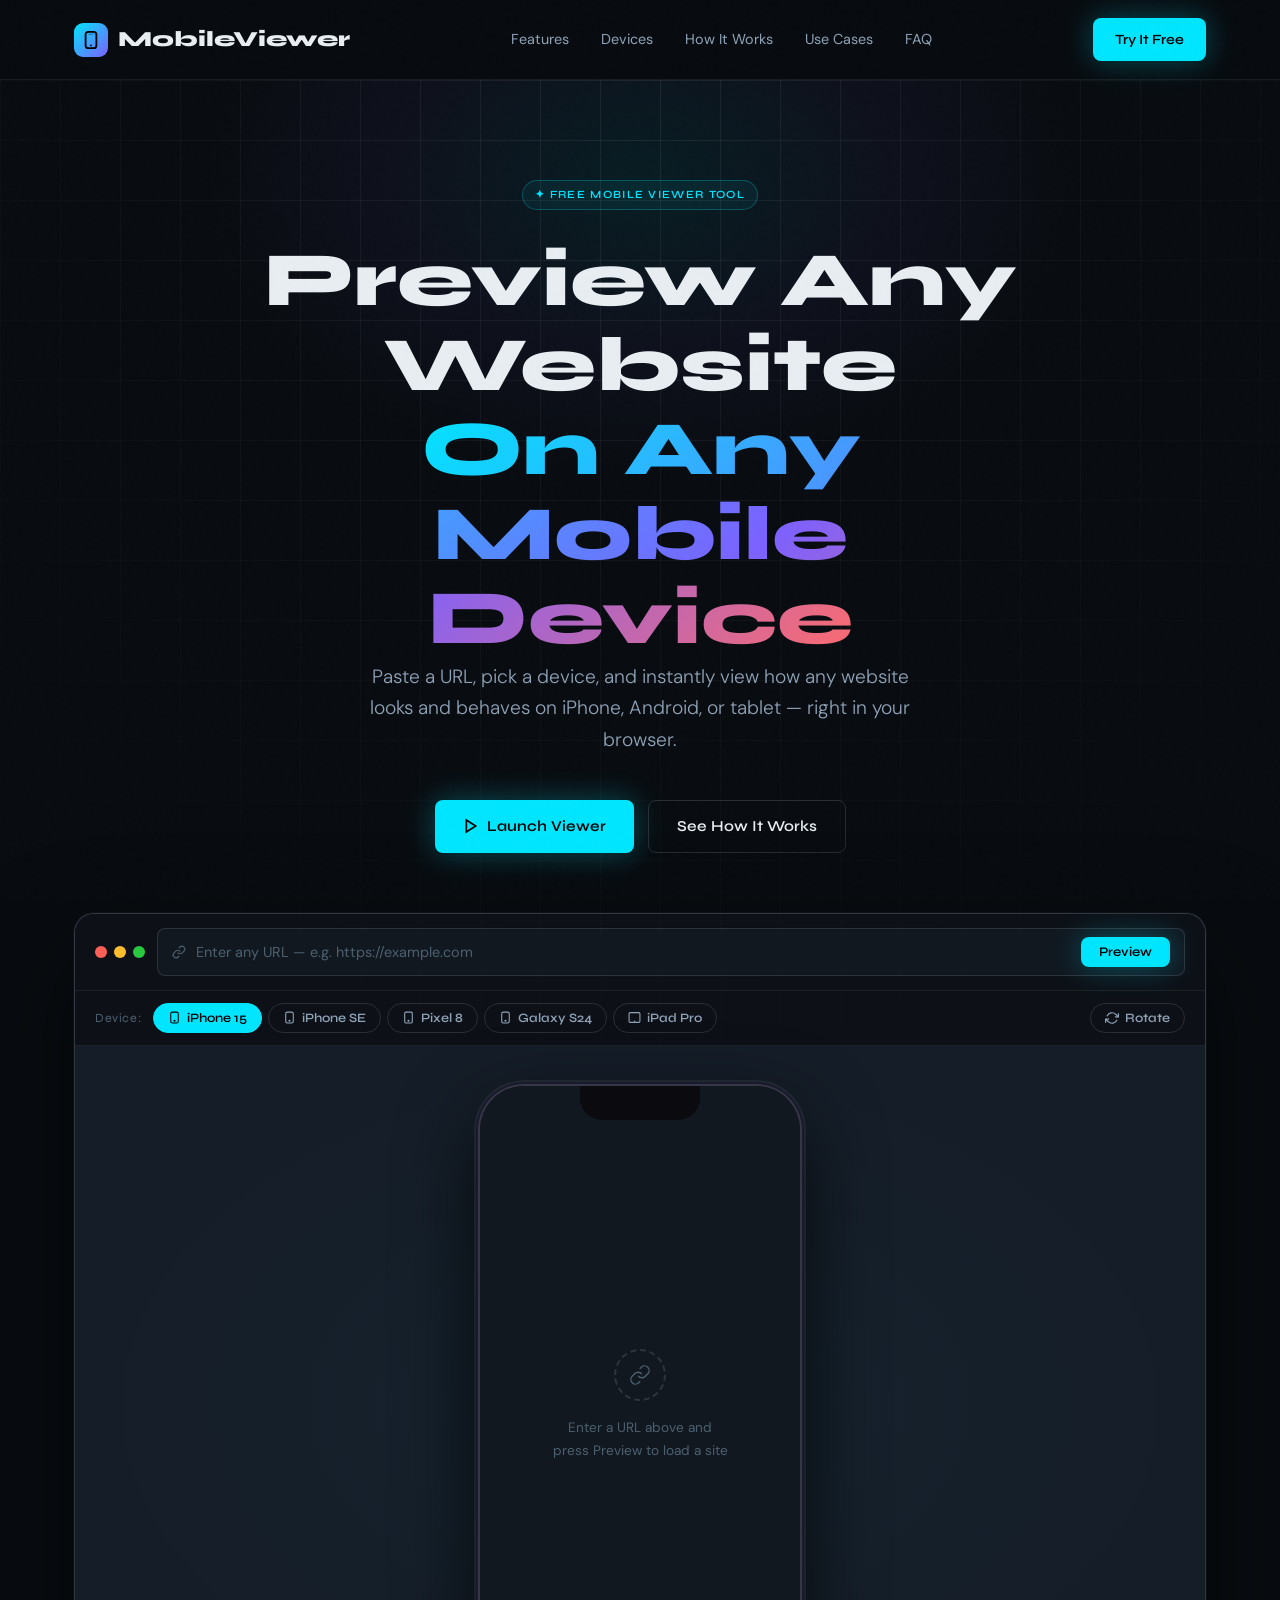
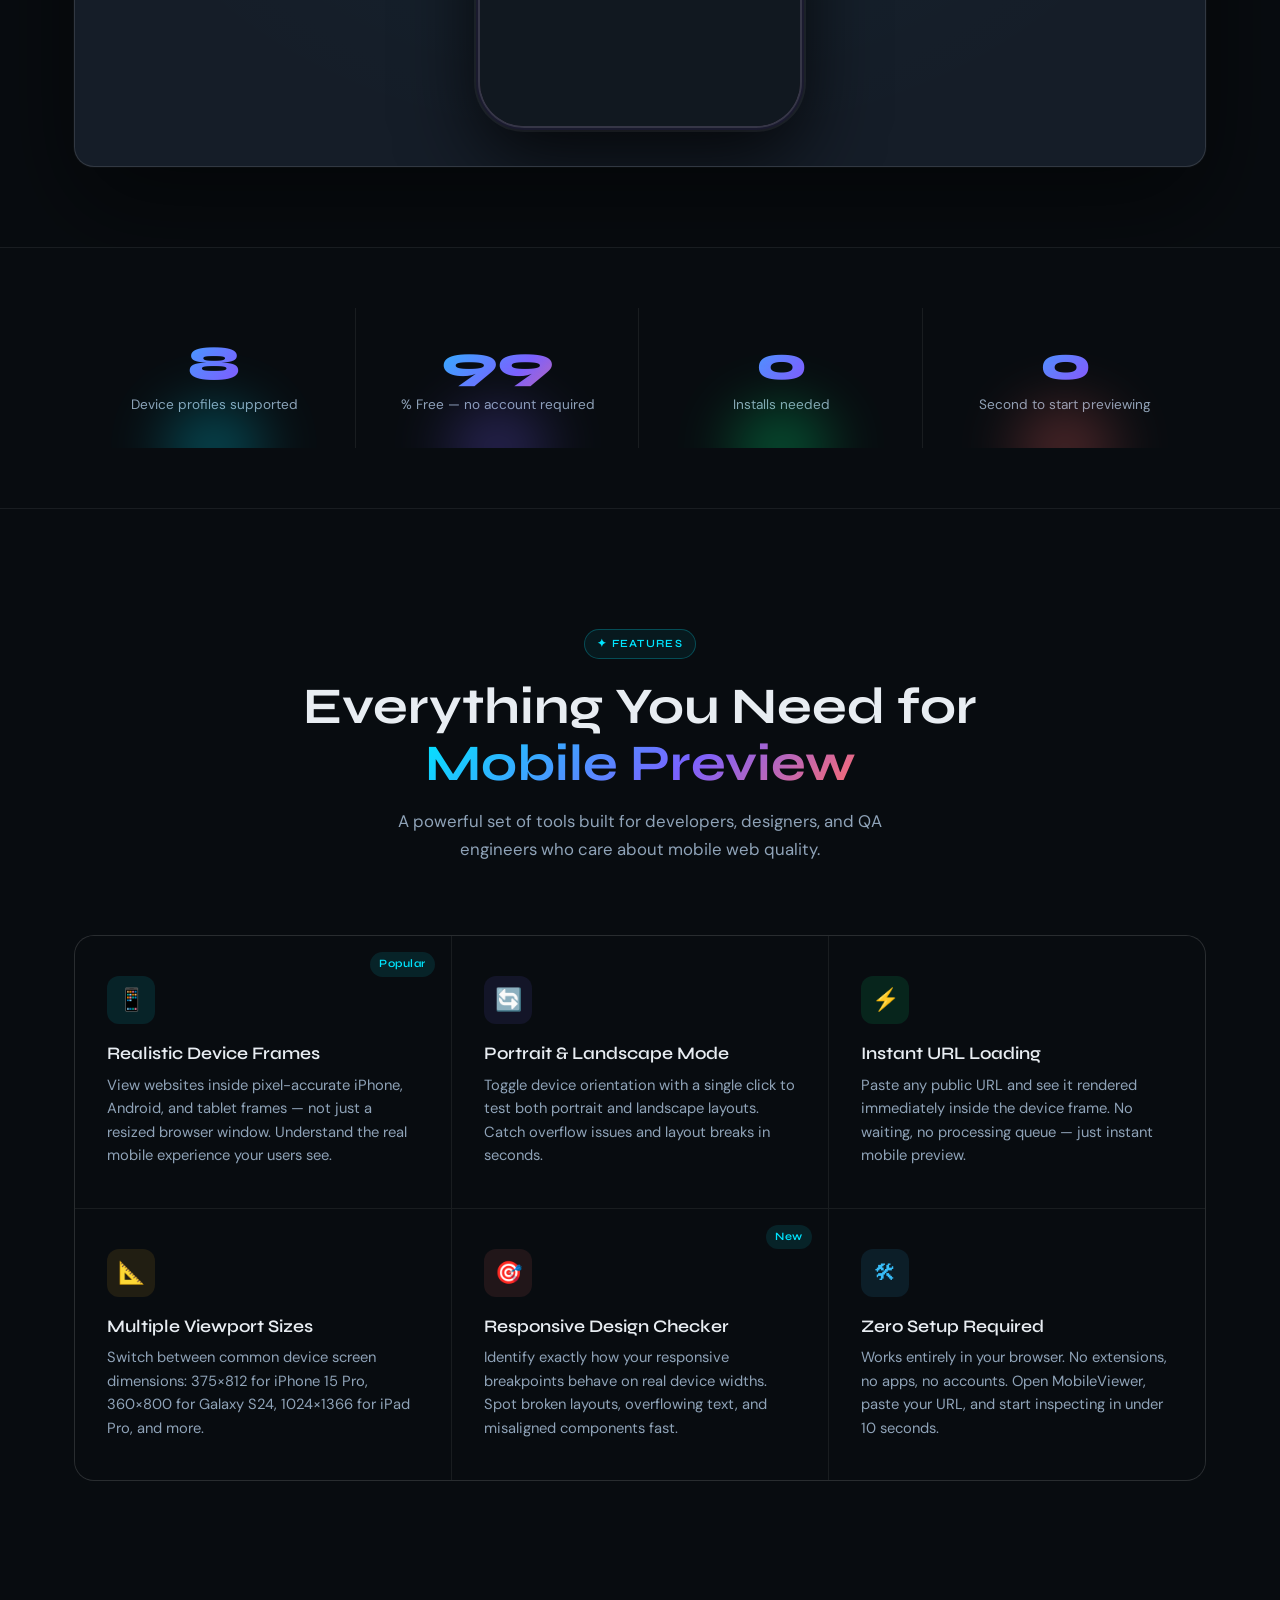
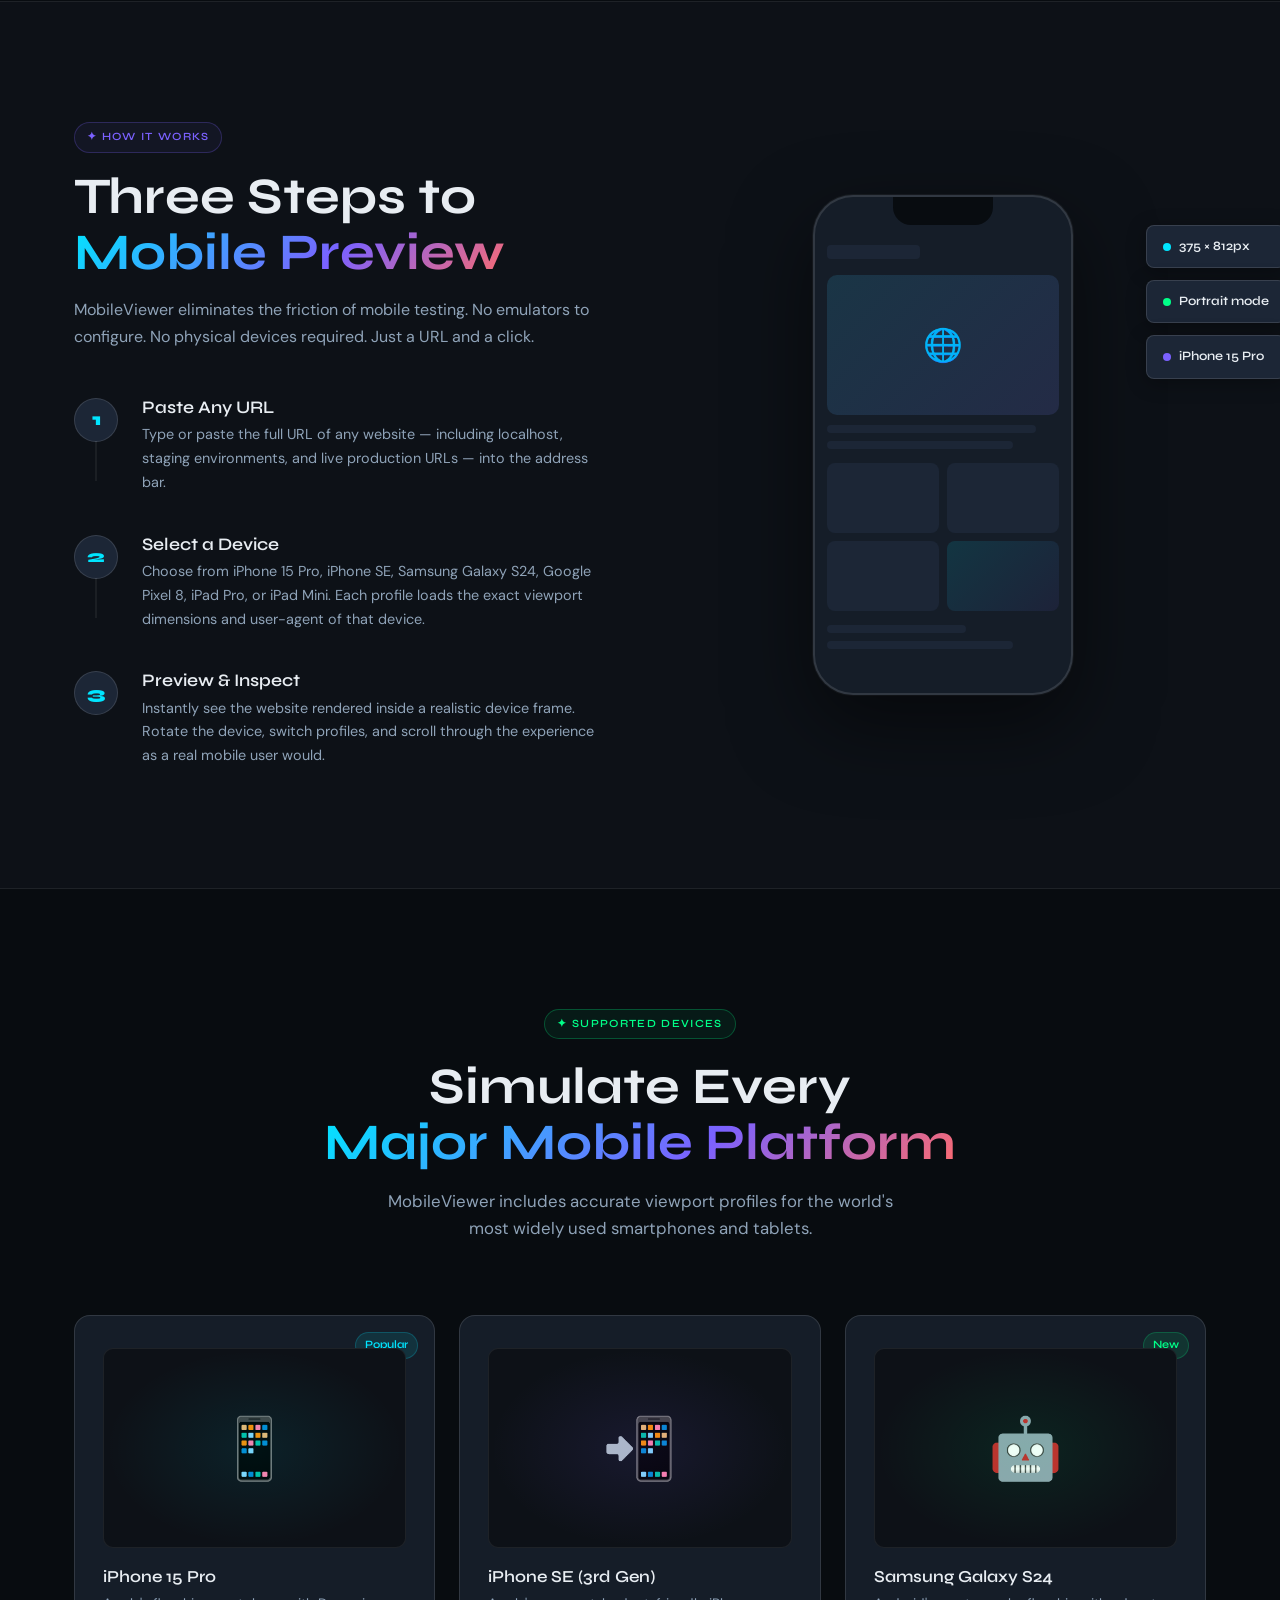
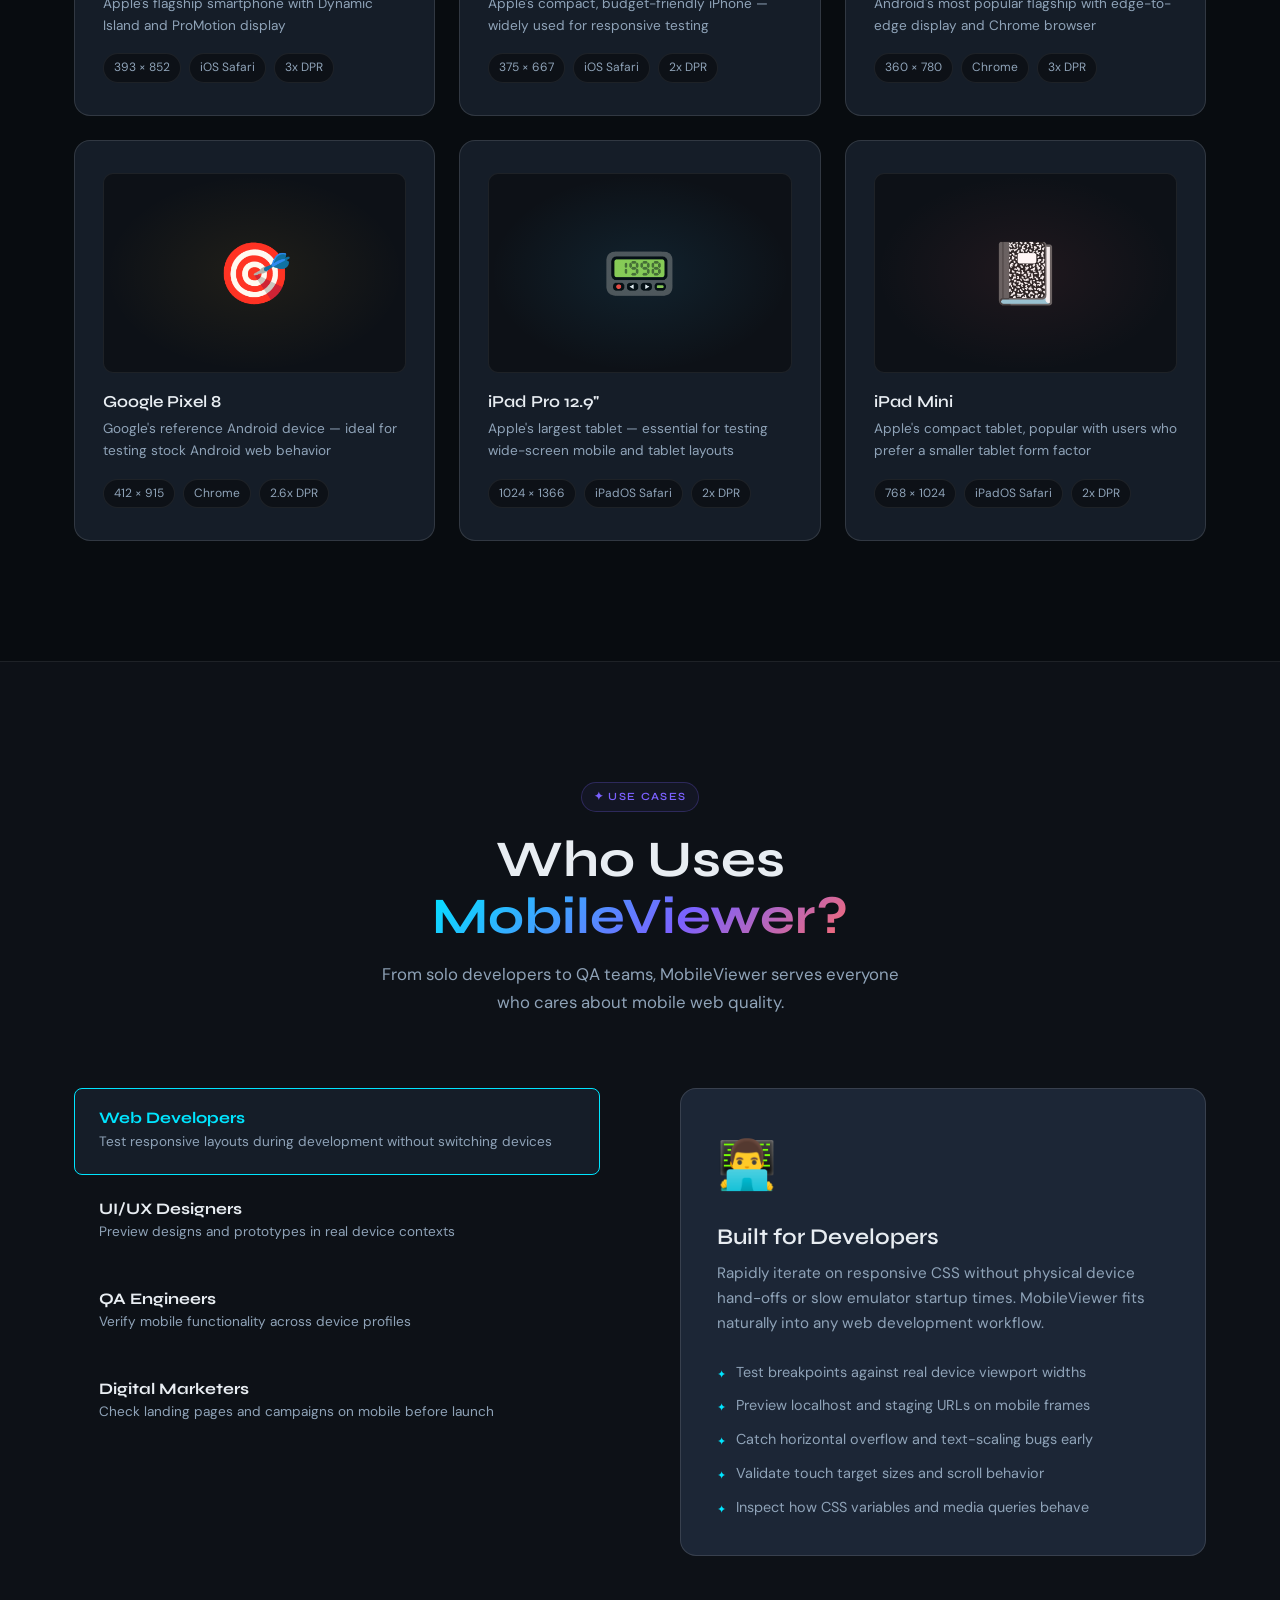
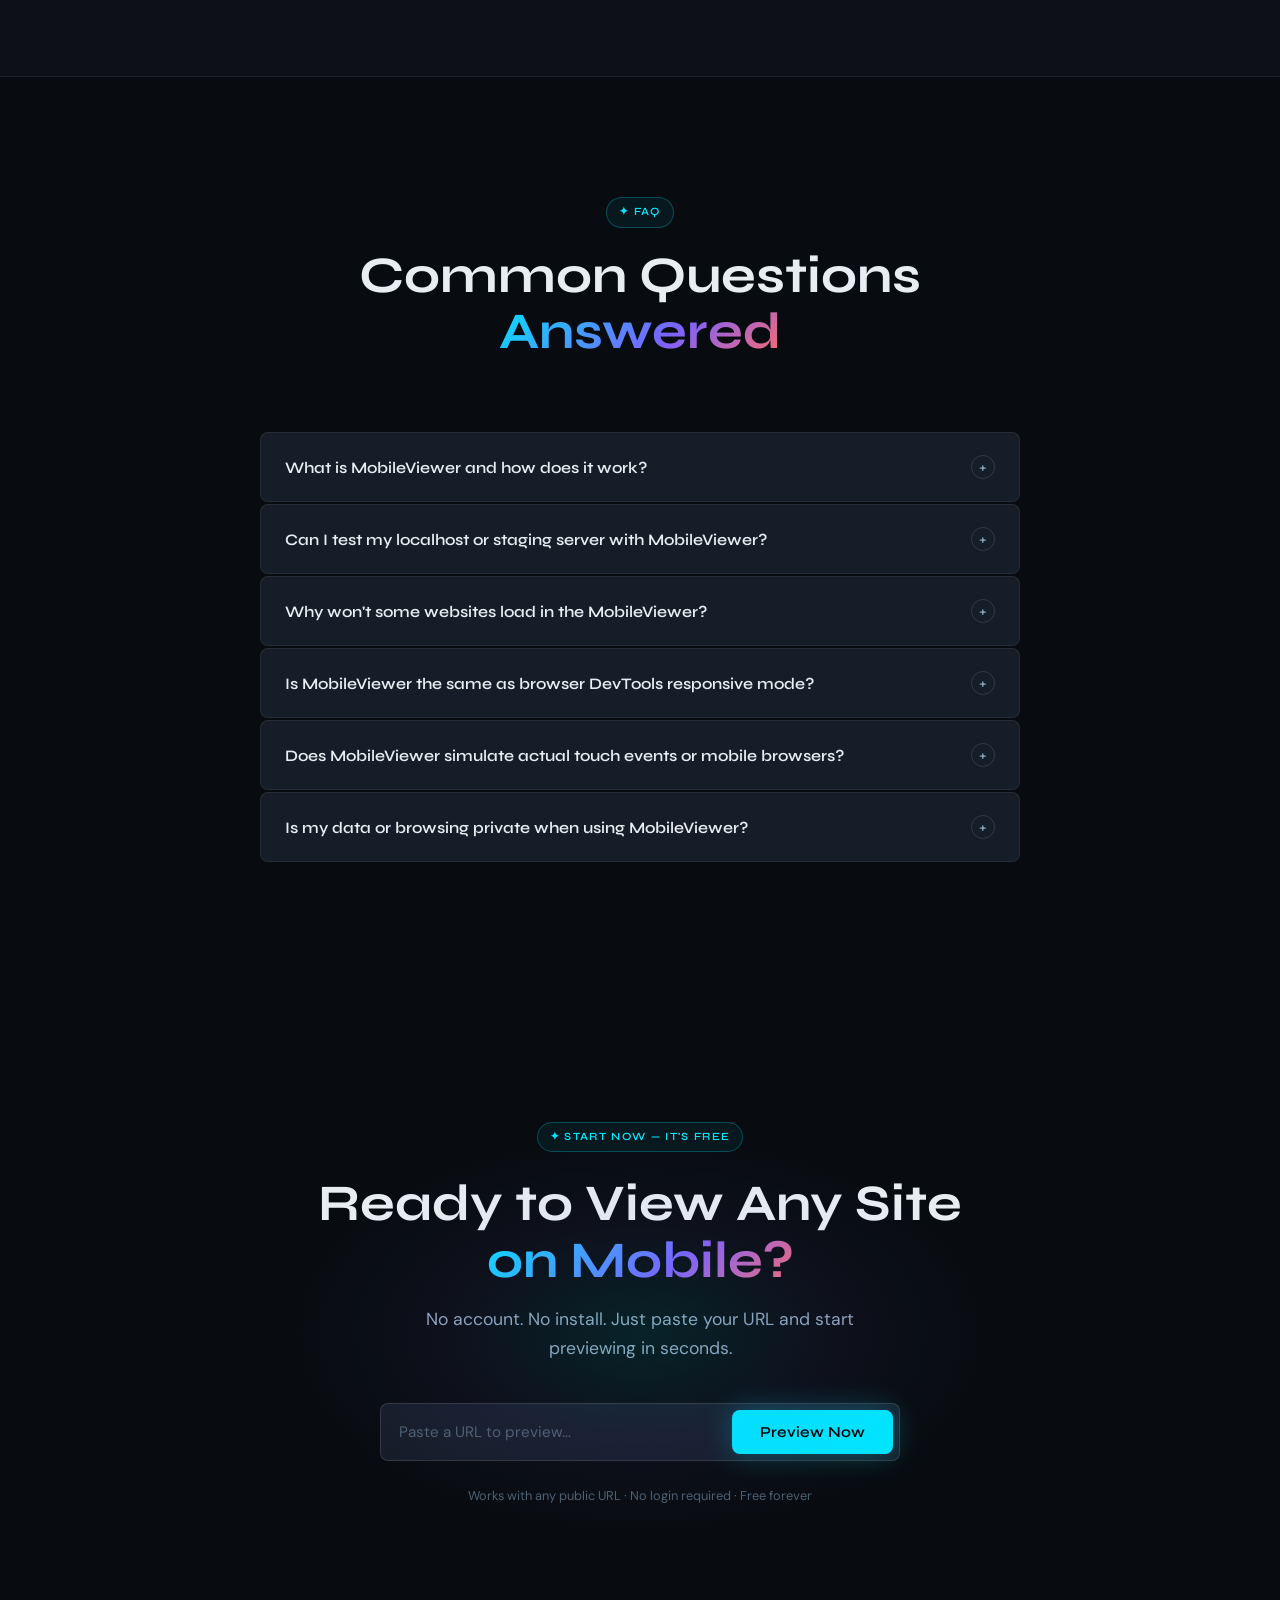
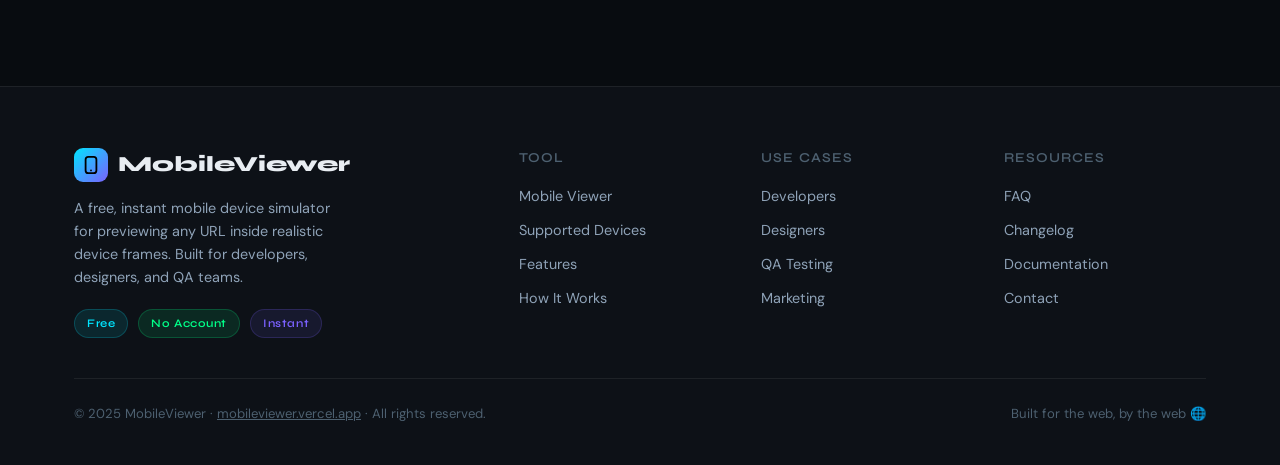
==== commit 8f41e8d1: "Update index.html" ====
--- a/index.html
+++ b/index.html
@@ -1,6 +1,15 @@
 <!DOCTYPE html>
 <html lang="en">
 <head>
+  <!-- Google tag (gtag.js) -->
+<script async src="https://www.googletagmanager.com/gtag/js?id=G-1SE3B1BX9H"></script>
+<script>
+  window.dataLayer = window.dataLayer || [];
+  function gtag(){dataLayer.push(arguments);}
+  gtag('js', new Date());
+
+  gtag('config', 'G-1SE3B1BX9H');
+</script>
   <meta charset="UTF-8" />
   <meta name="viewport" content="width=device-width, initial-scale=1.0" />
   <title>MobileViewer – View Any Website on Mobile Instantly</title>
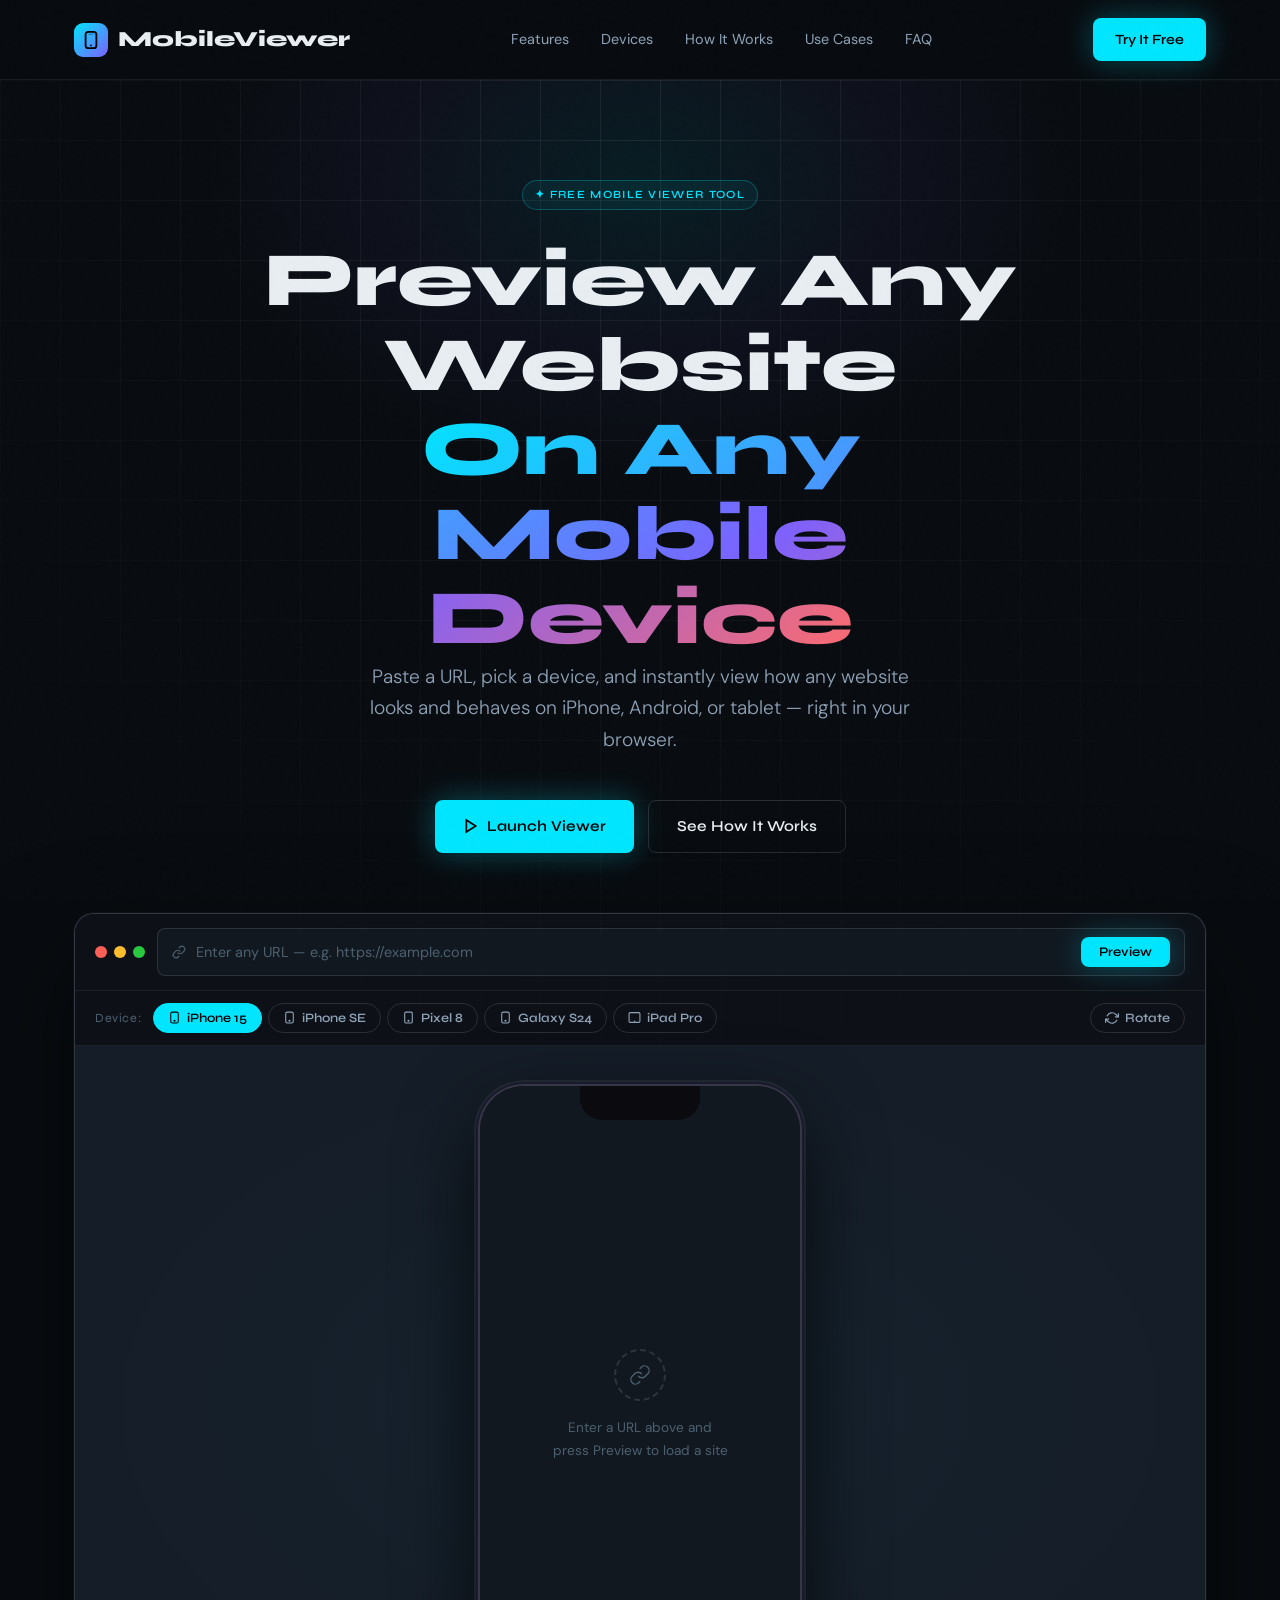
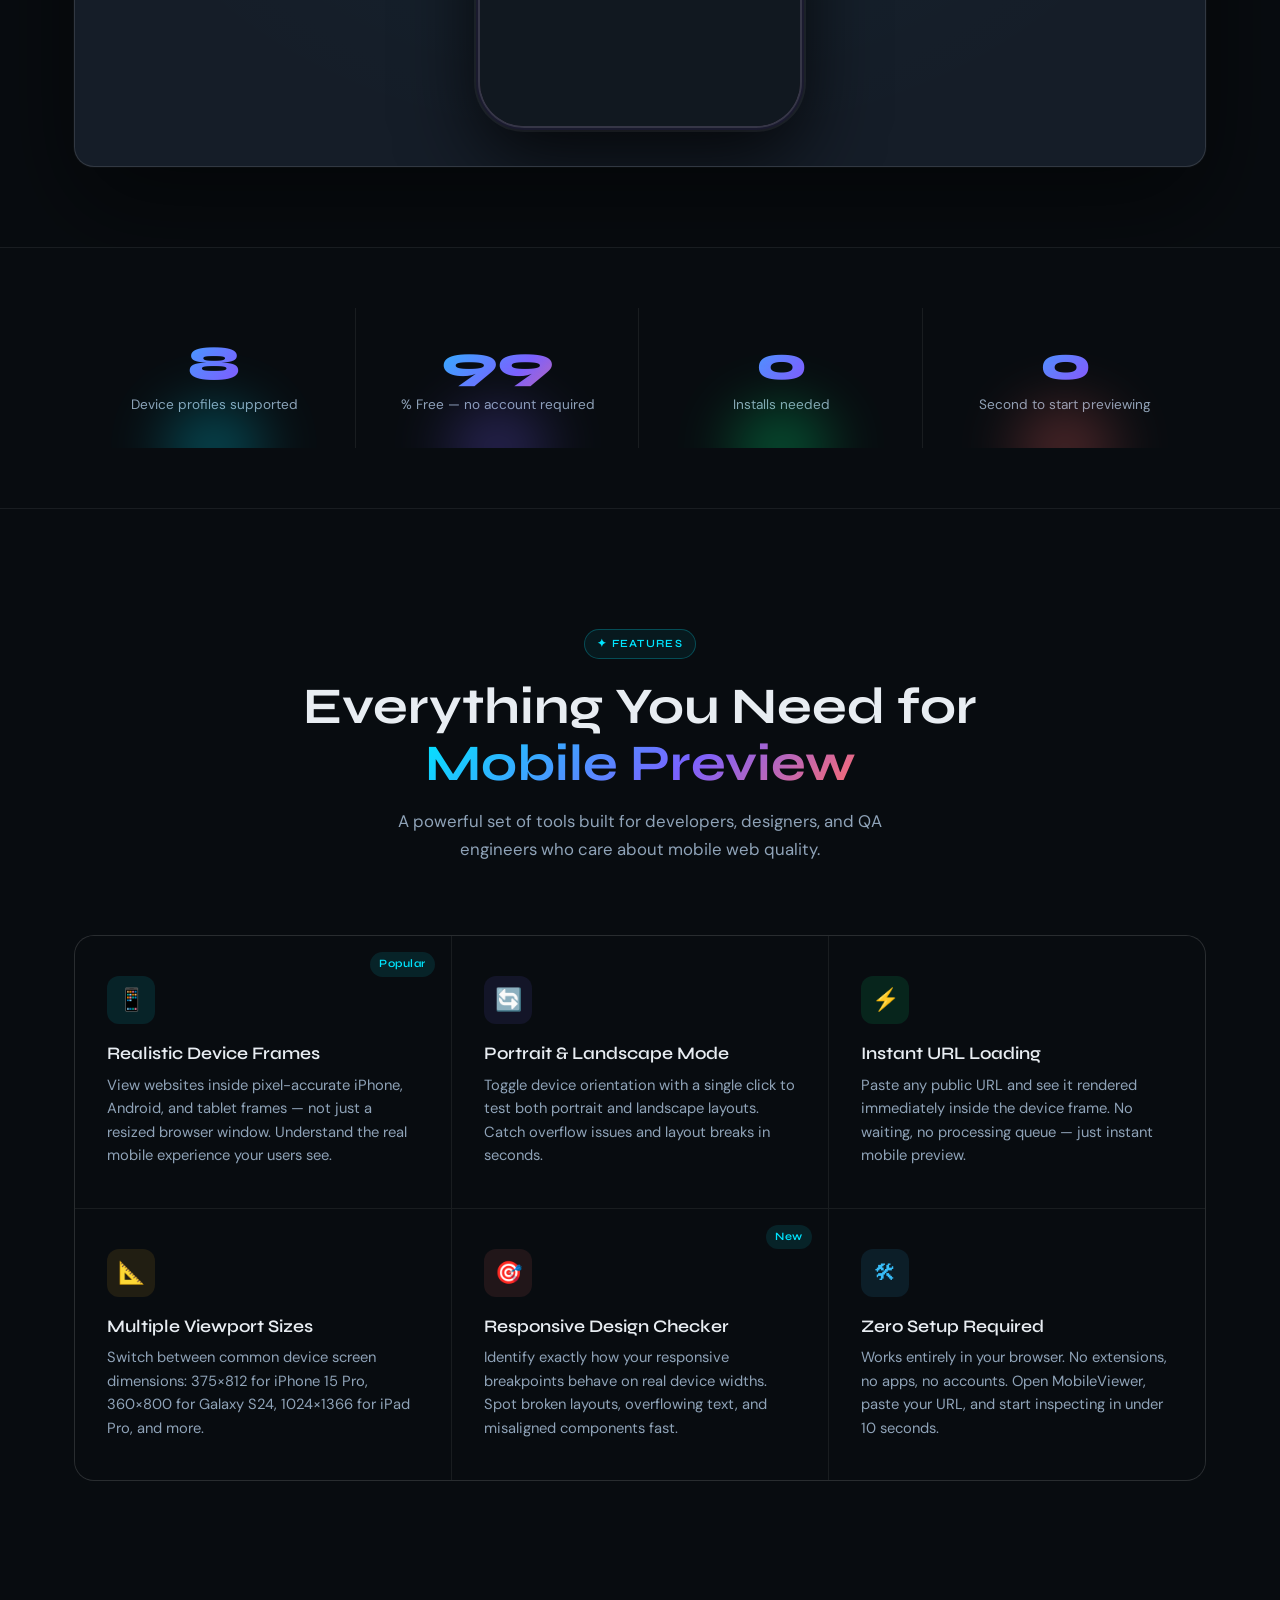
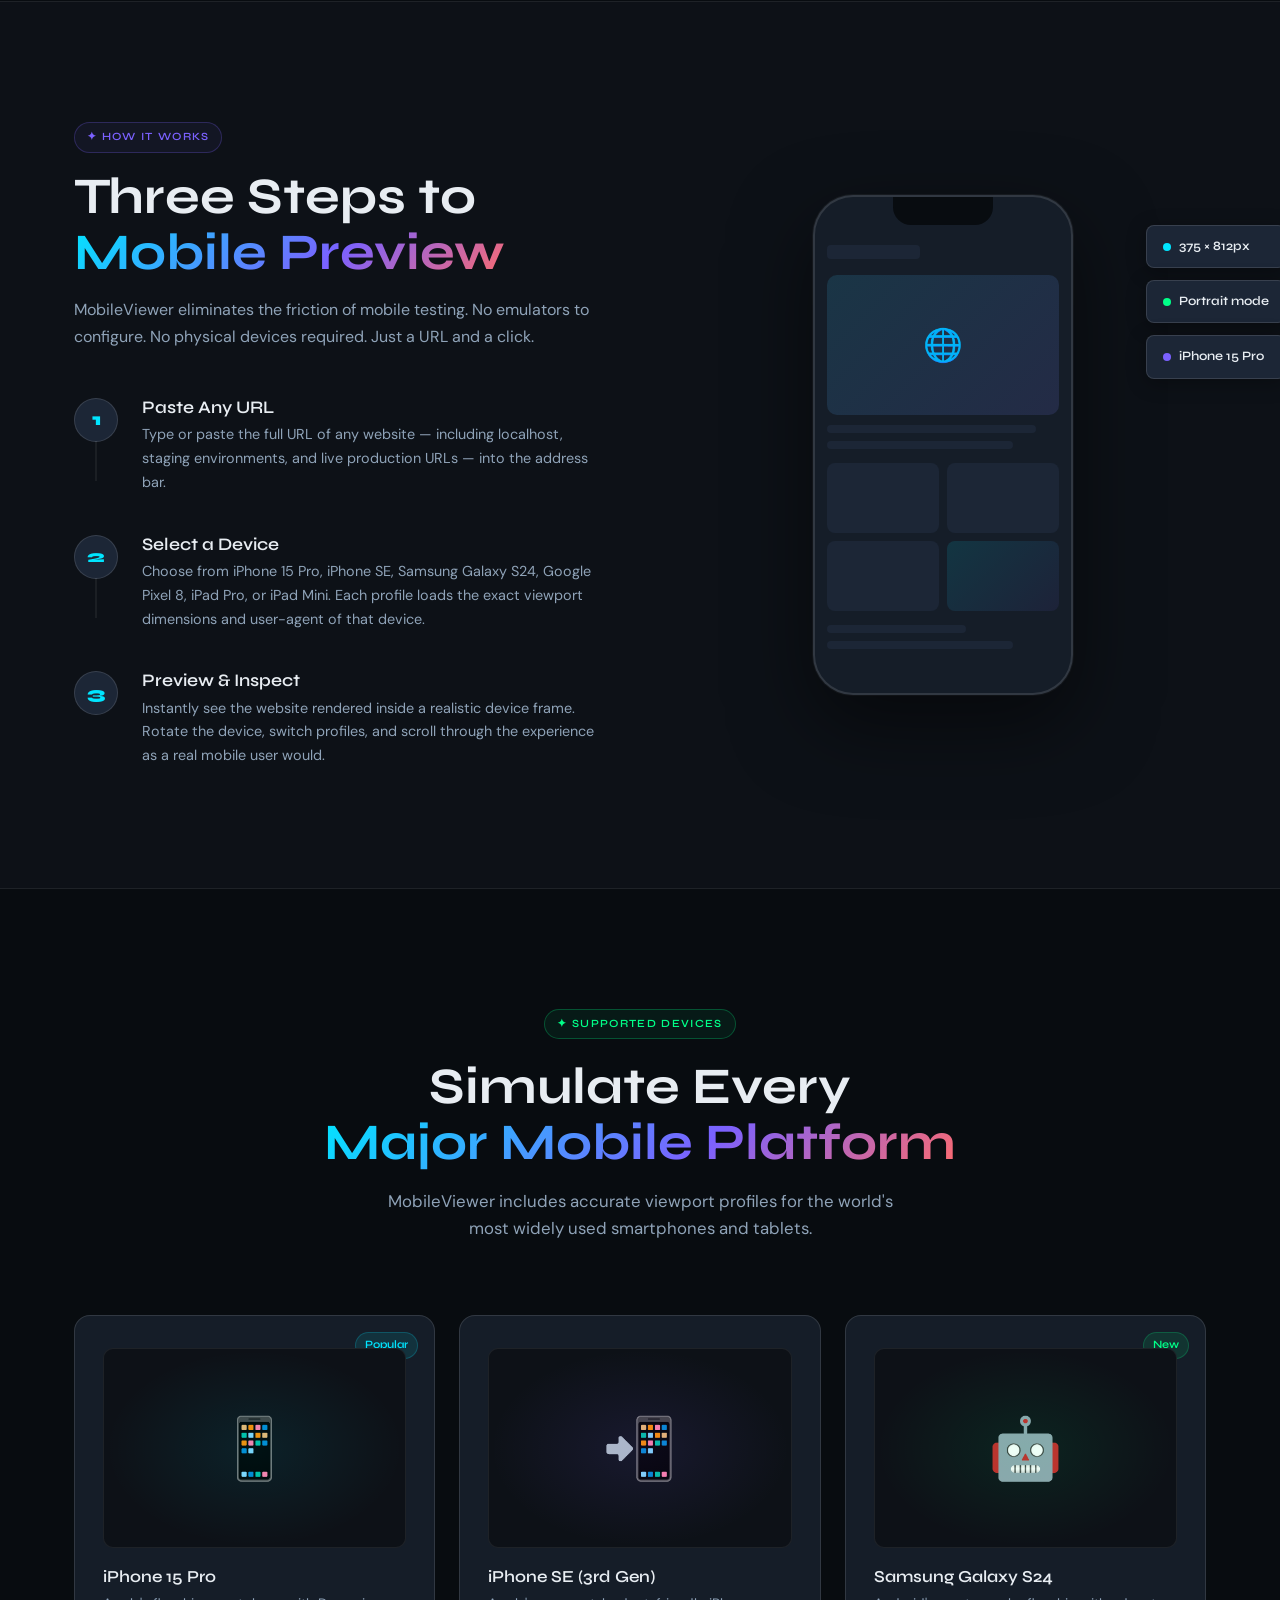
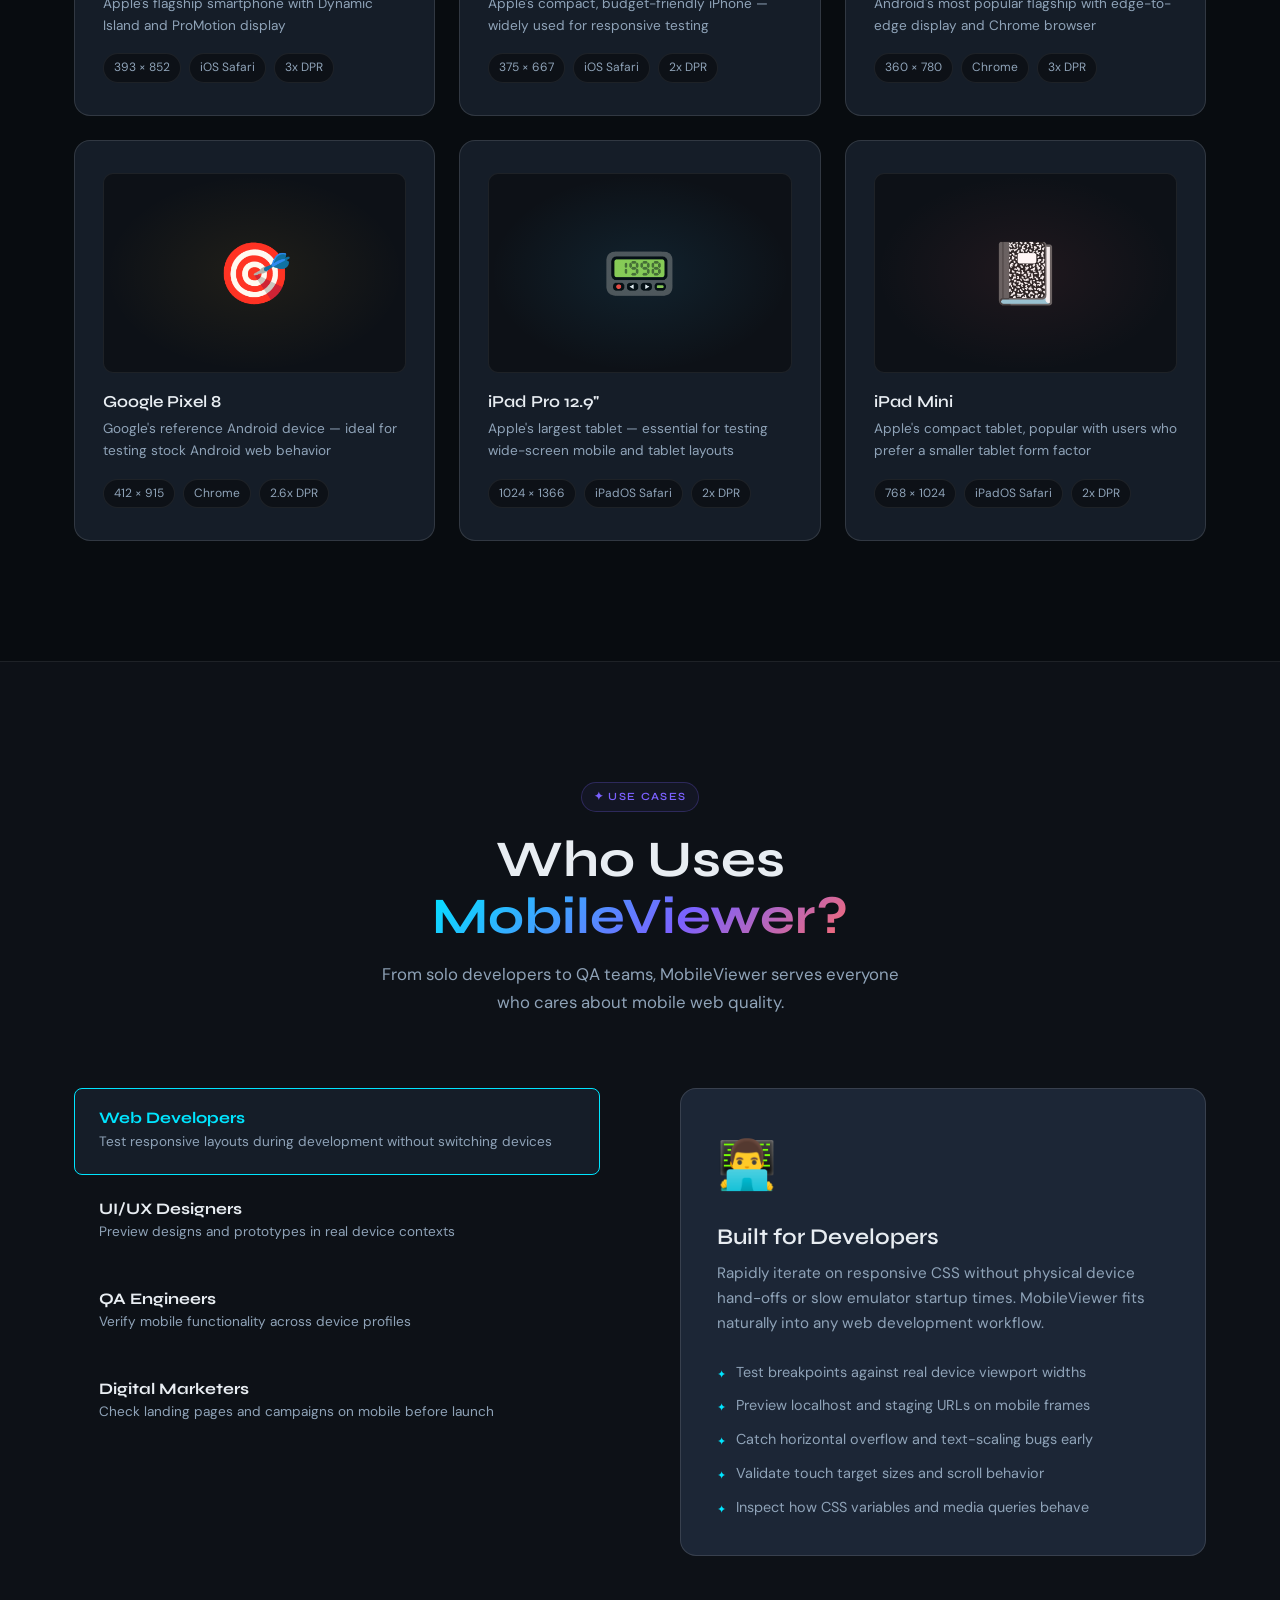
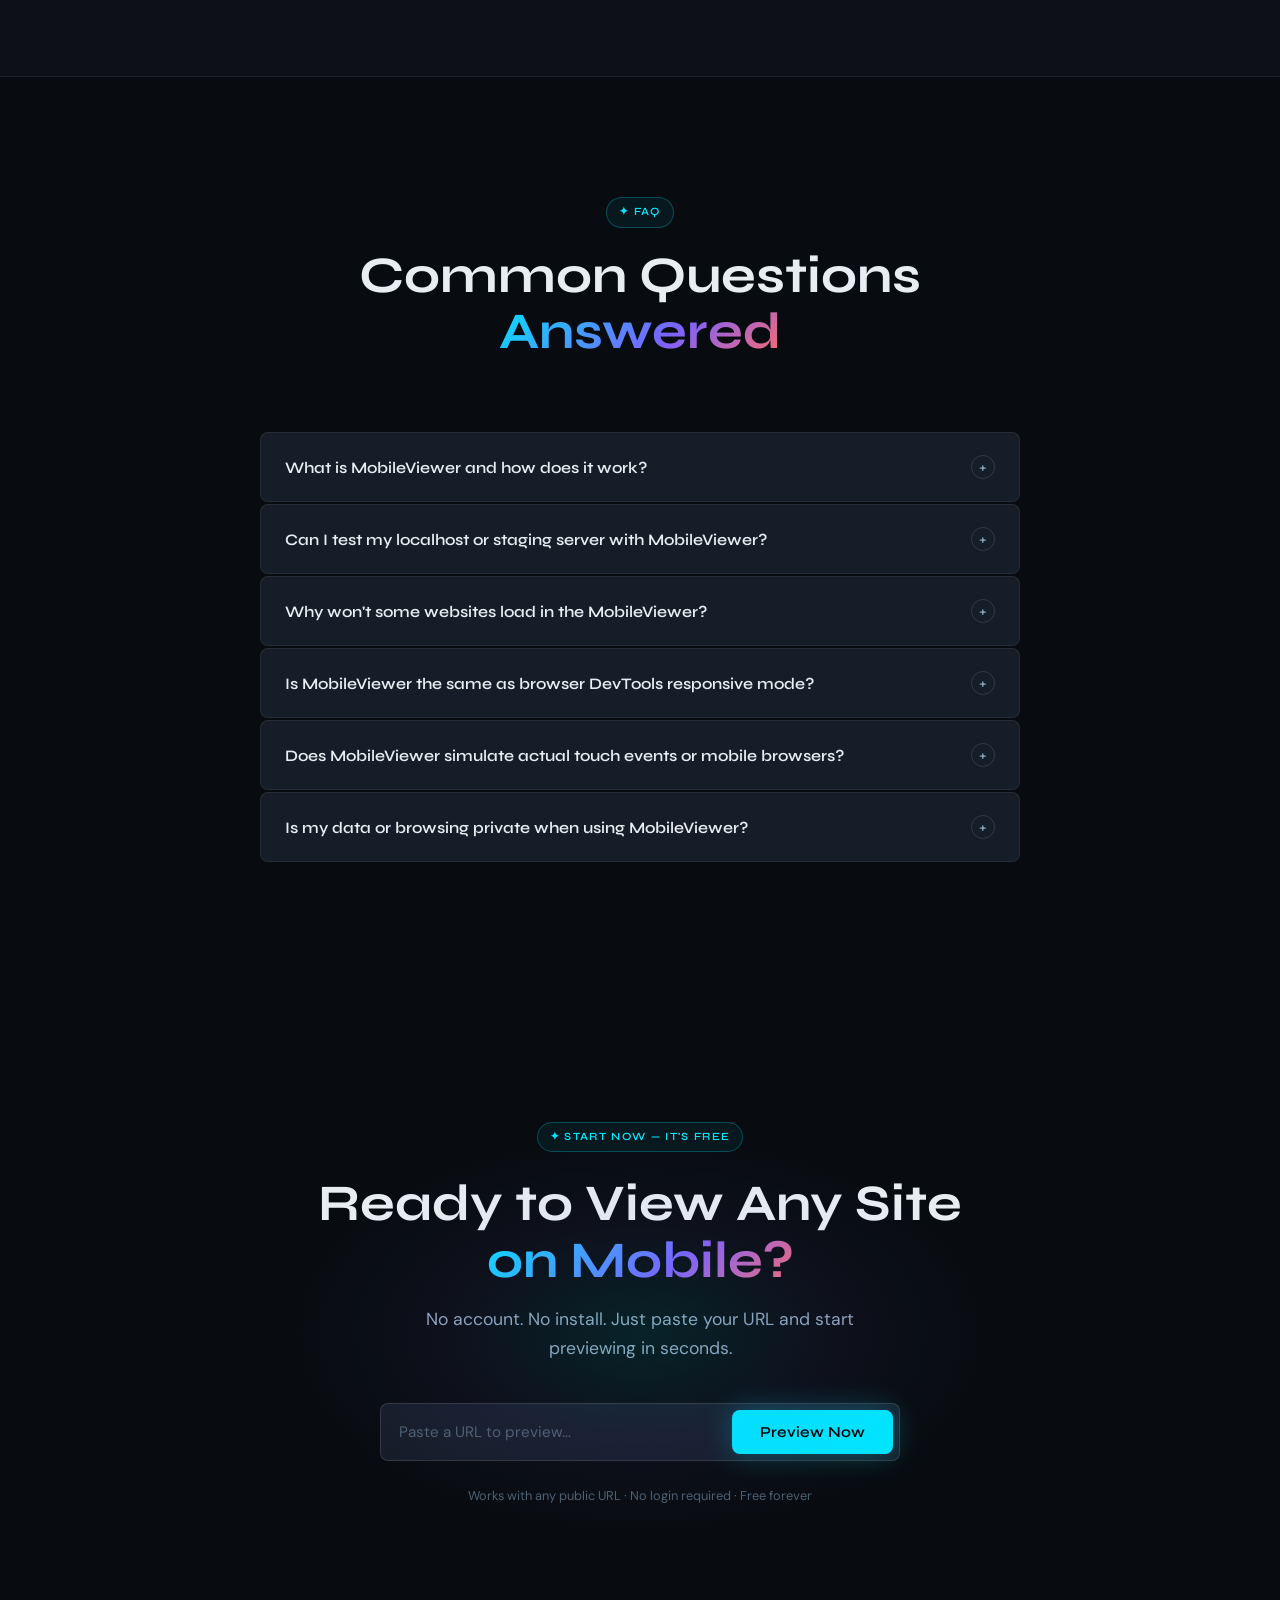
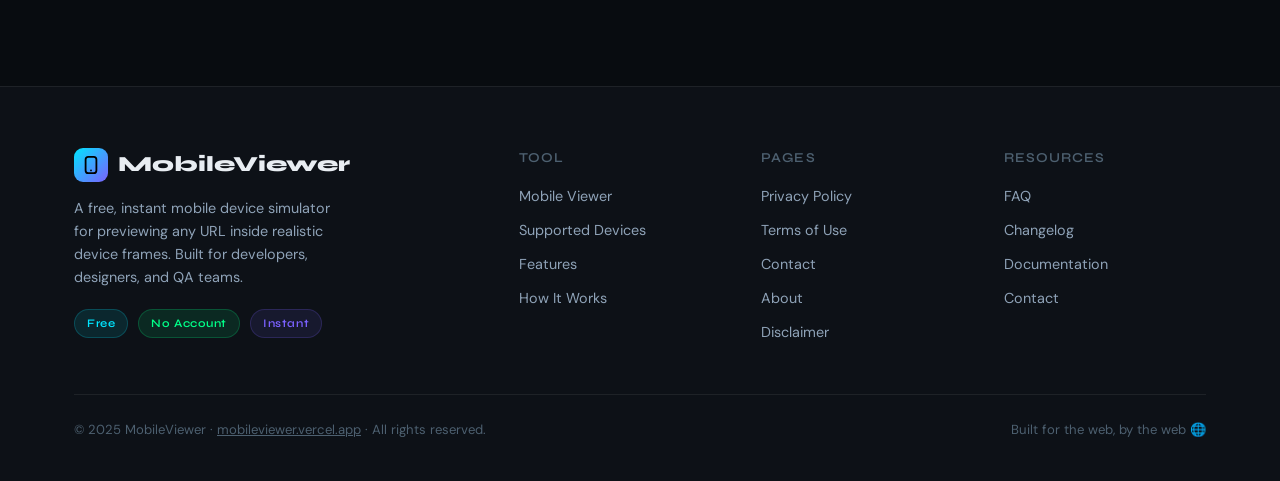
==== commit 17d19239: "Update index.html" ====
--- a/index.html
+++ b/index.html
@@ -1313,18 +1313,19 @@
         <a href="#how">How It Works</a>
       </div>
       <div class="footer-col">
-        <h5>Use Cases</h5>
-        <a href="#usecases">Developers</a>
-        <a href="#usecases">Designers</a>
-        <a href="#usecases">QA Testing</a>
-        <a href="#usecases">Marketing</a>
+        <h5>Pages</h5>
+        <a href="privacy">Privacy Policy</a>
+        <a href="terms">Terms of Use</a>
+        <a href="contact">Contact</a>
+        <a href="about">About</a>
+        <a href="disclaimer">Disclaimer</a>
       </div>
       <div class="footer-col">
         <h5>Resources</h5>
         <a href="#faq">FAQ</a>
         <a href="#features">Changelog</a>
         <a href="#faq">Documentation</a>
-        <a href="mailto:hello@mobileviewer.vercel.app">Contact</a>
+        <a href="mailto:nolushac@gmail.com">Contact</a>
       </div>
     </div>
     <div class="footer-bottom">
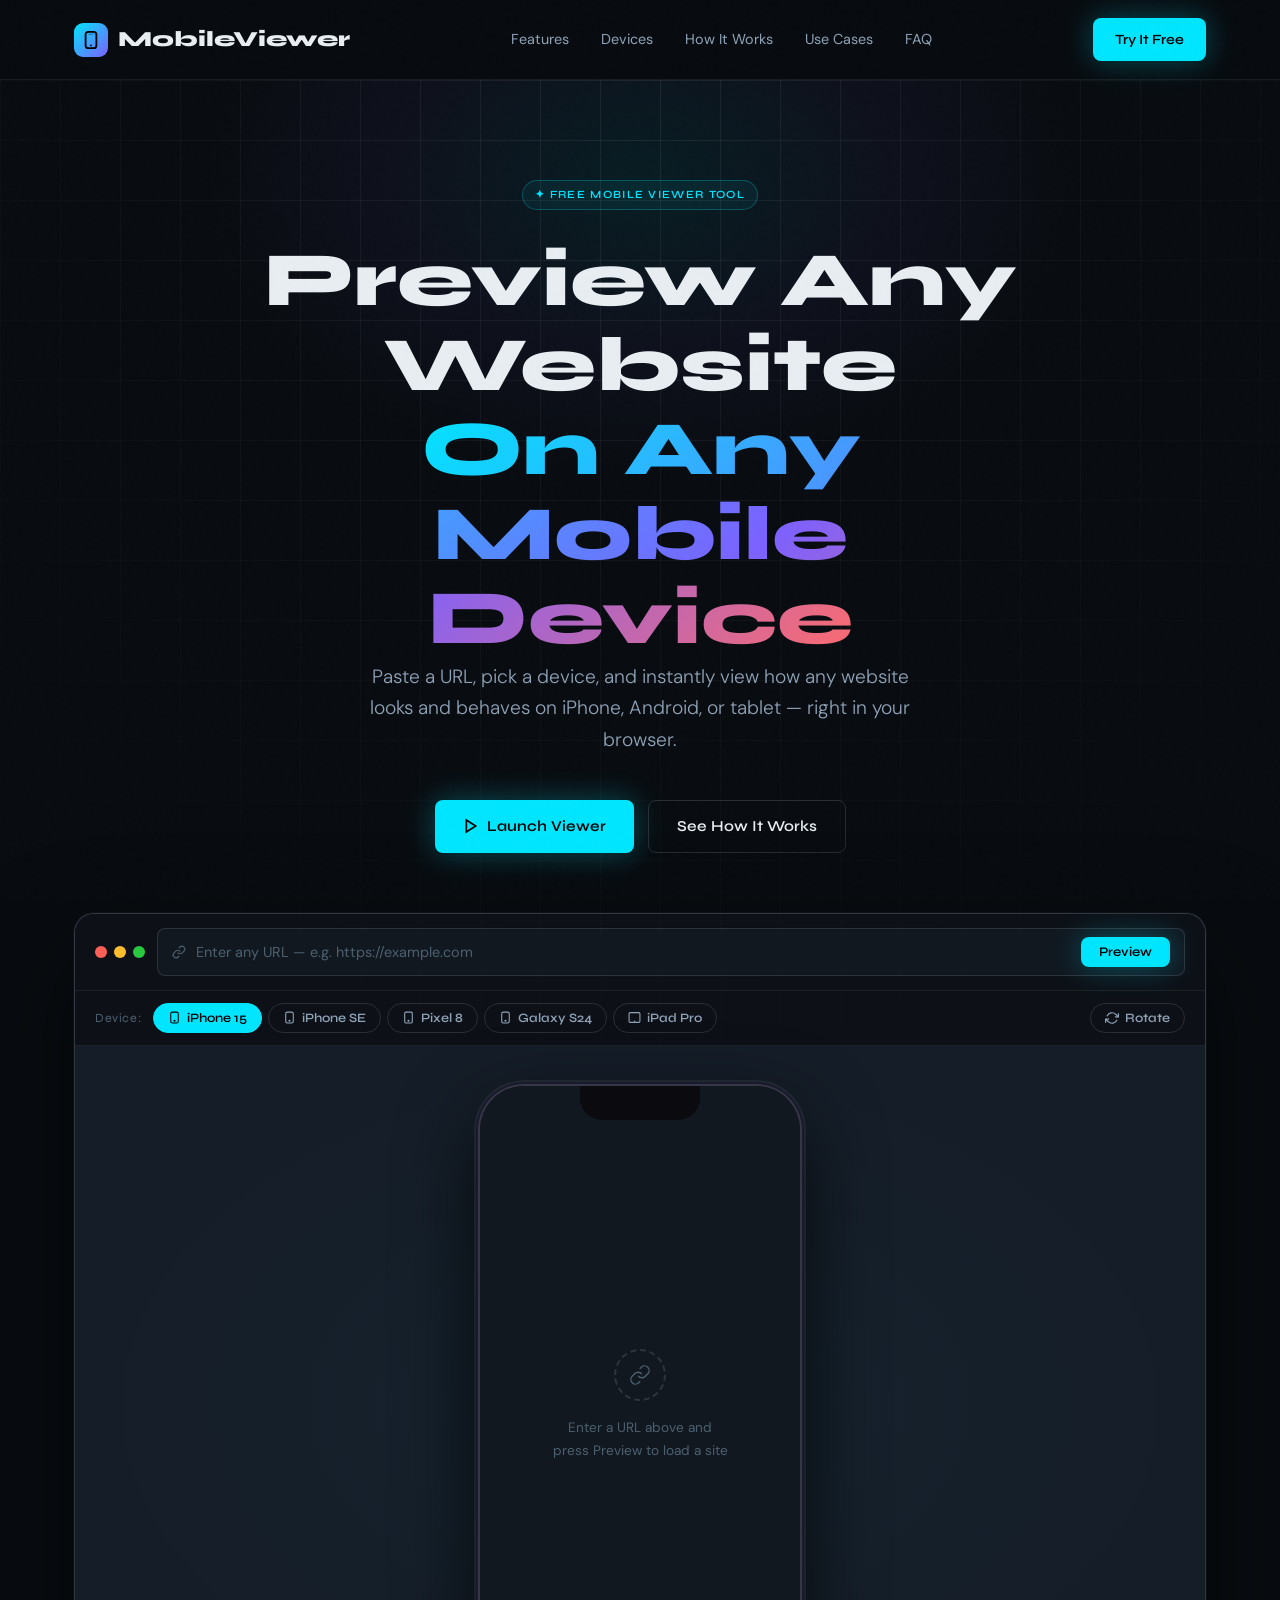
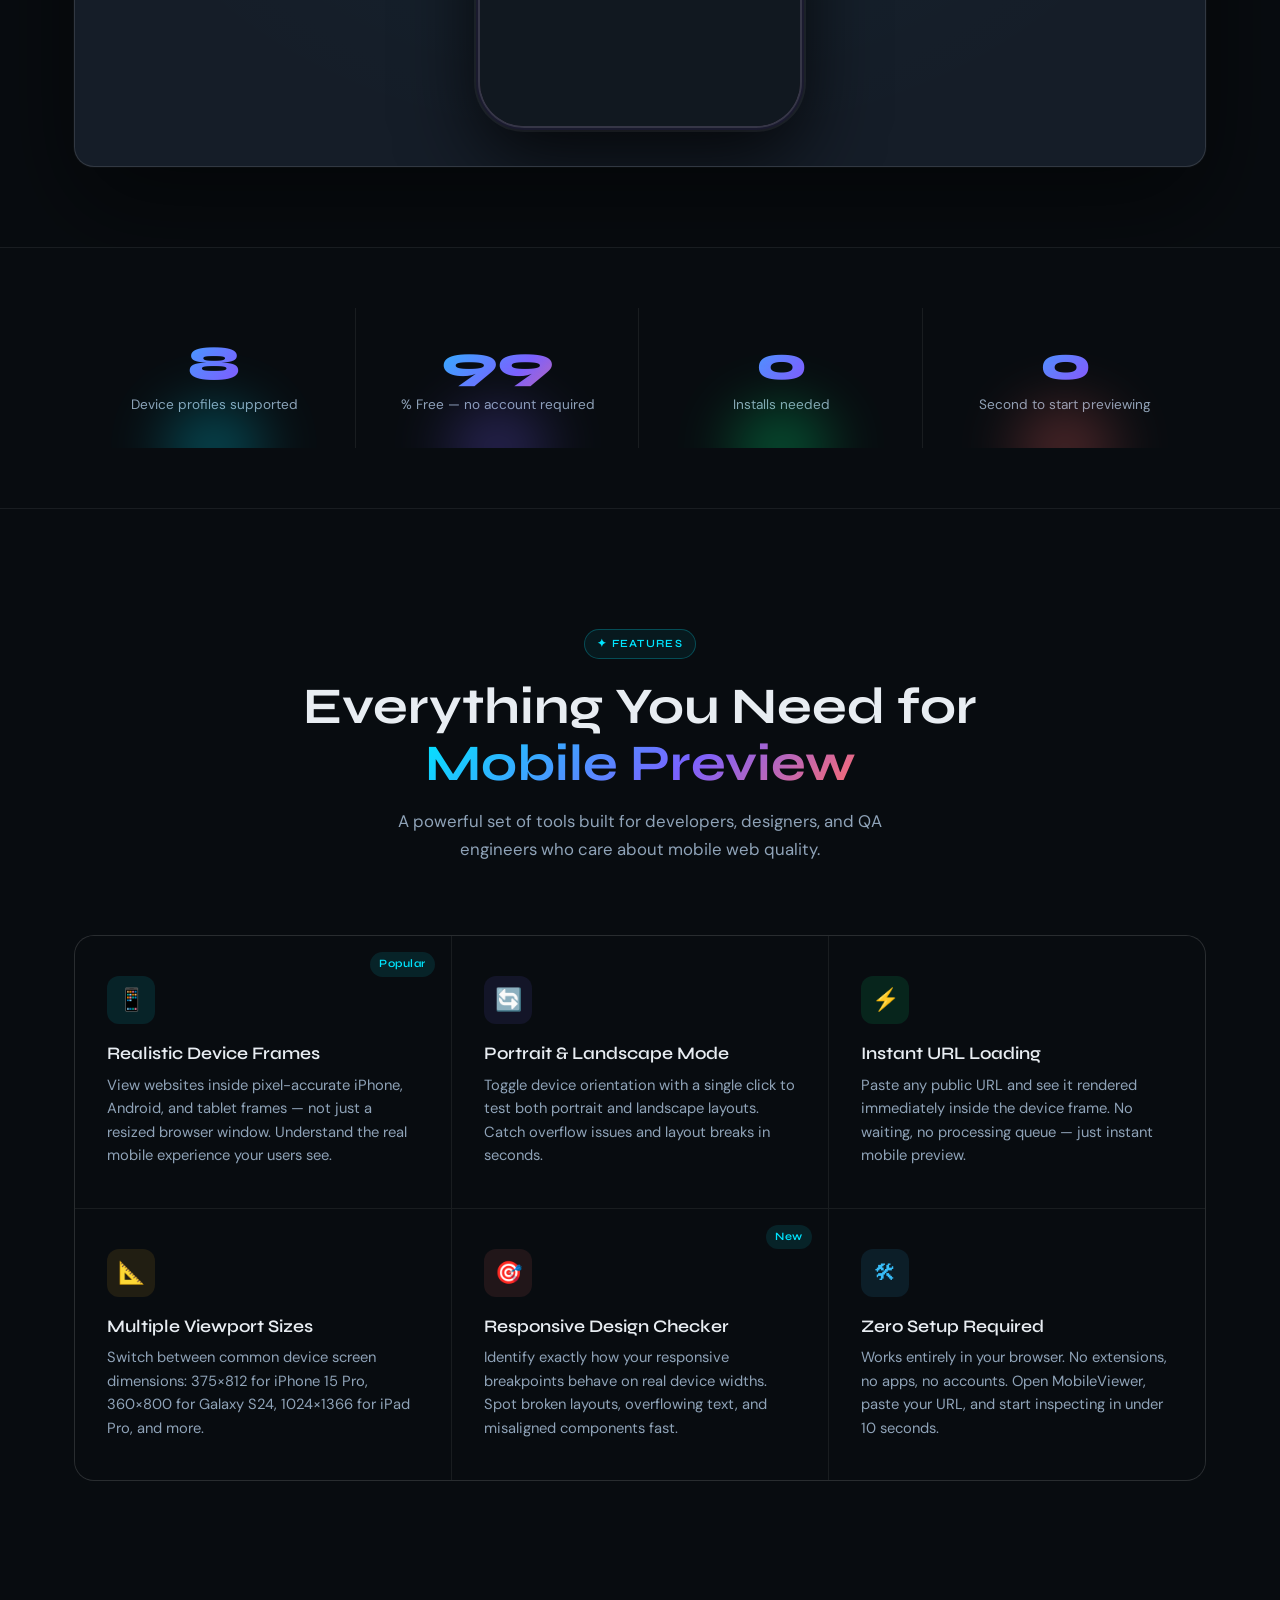
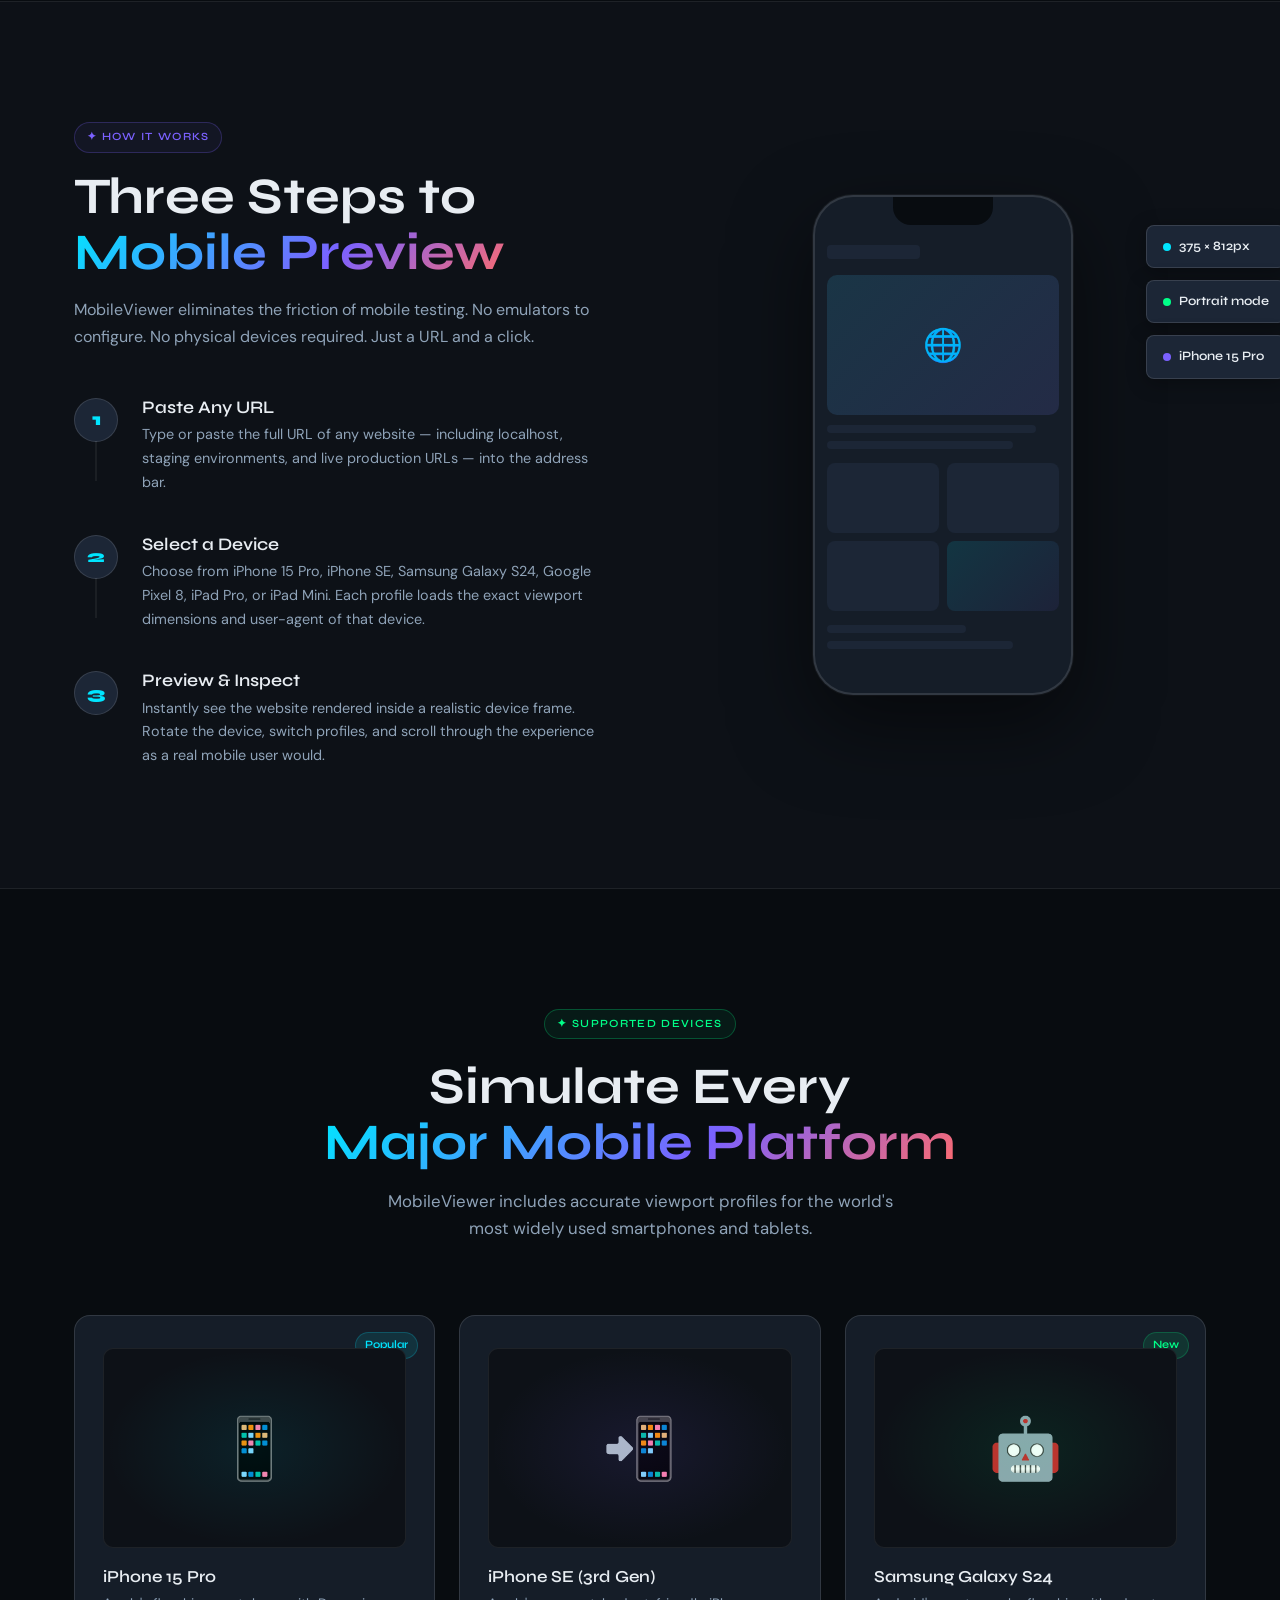
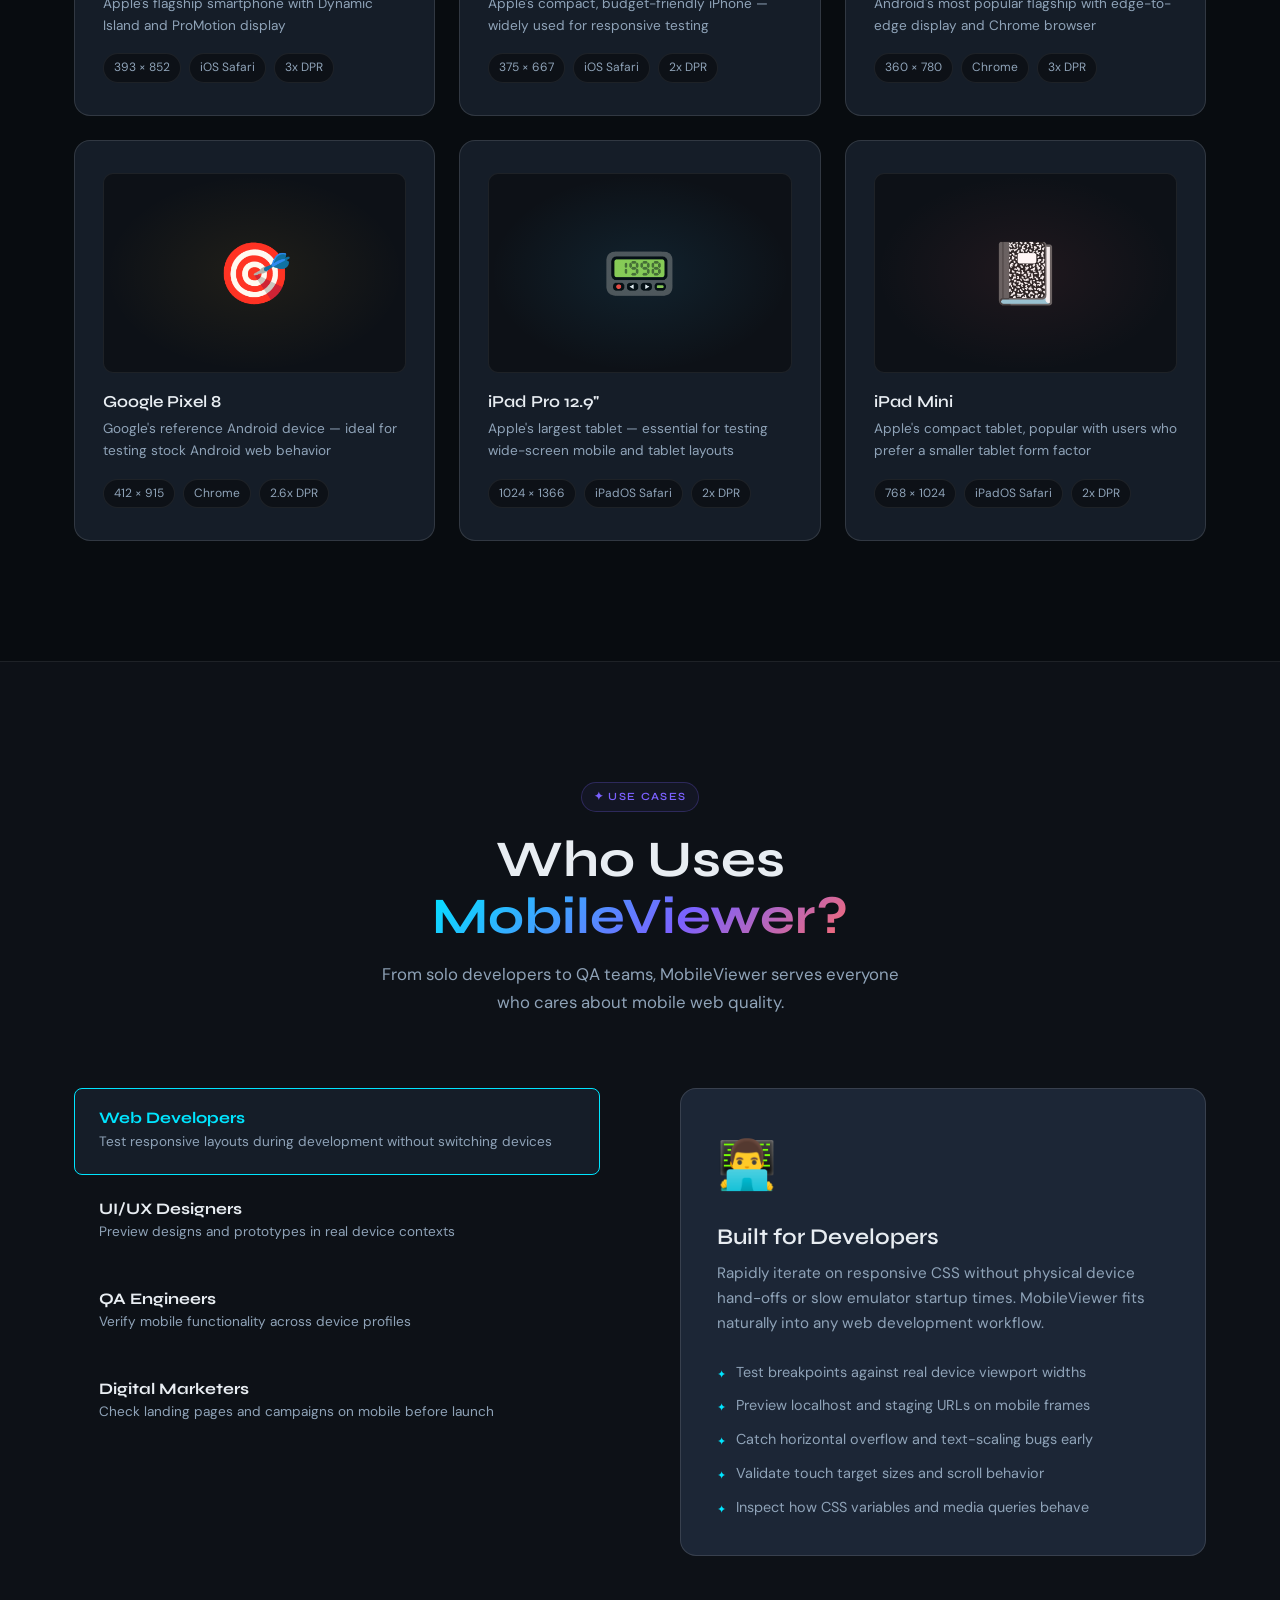
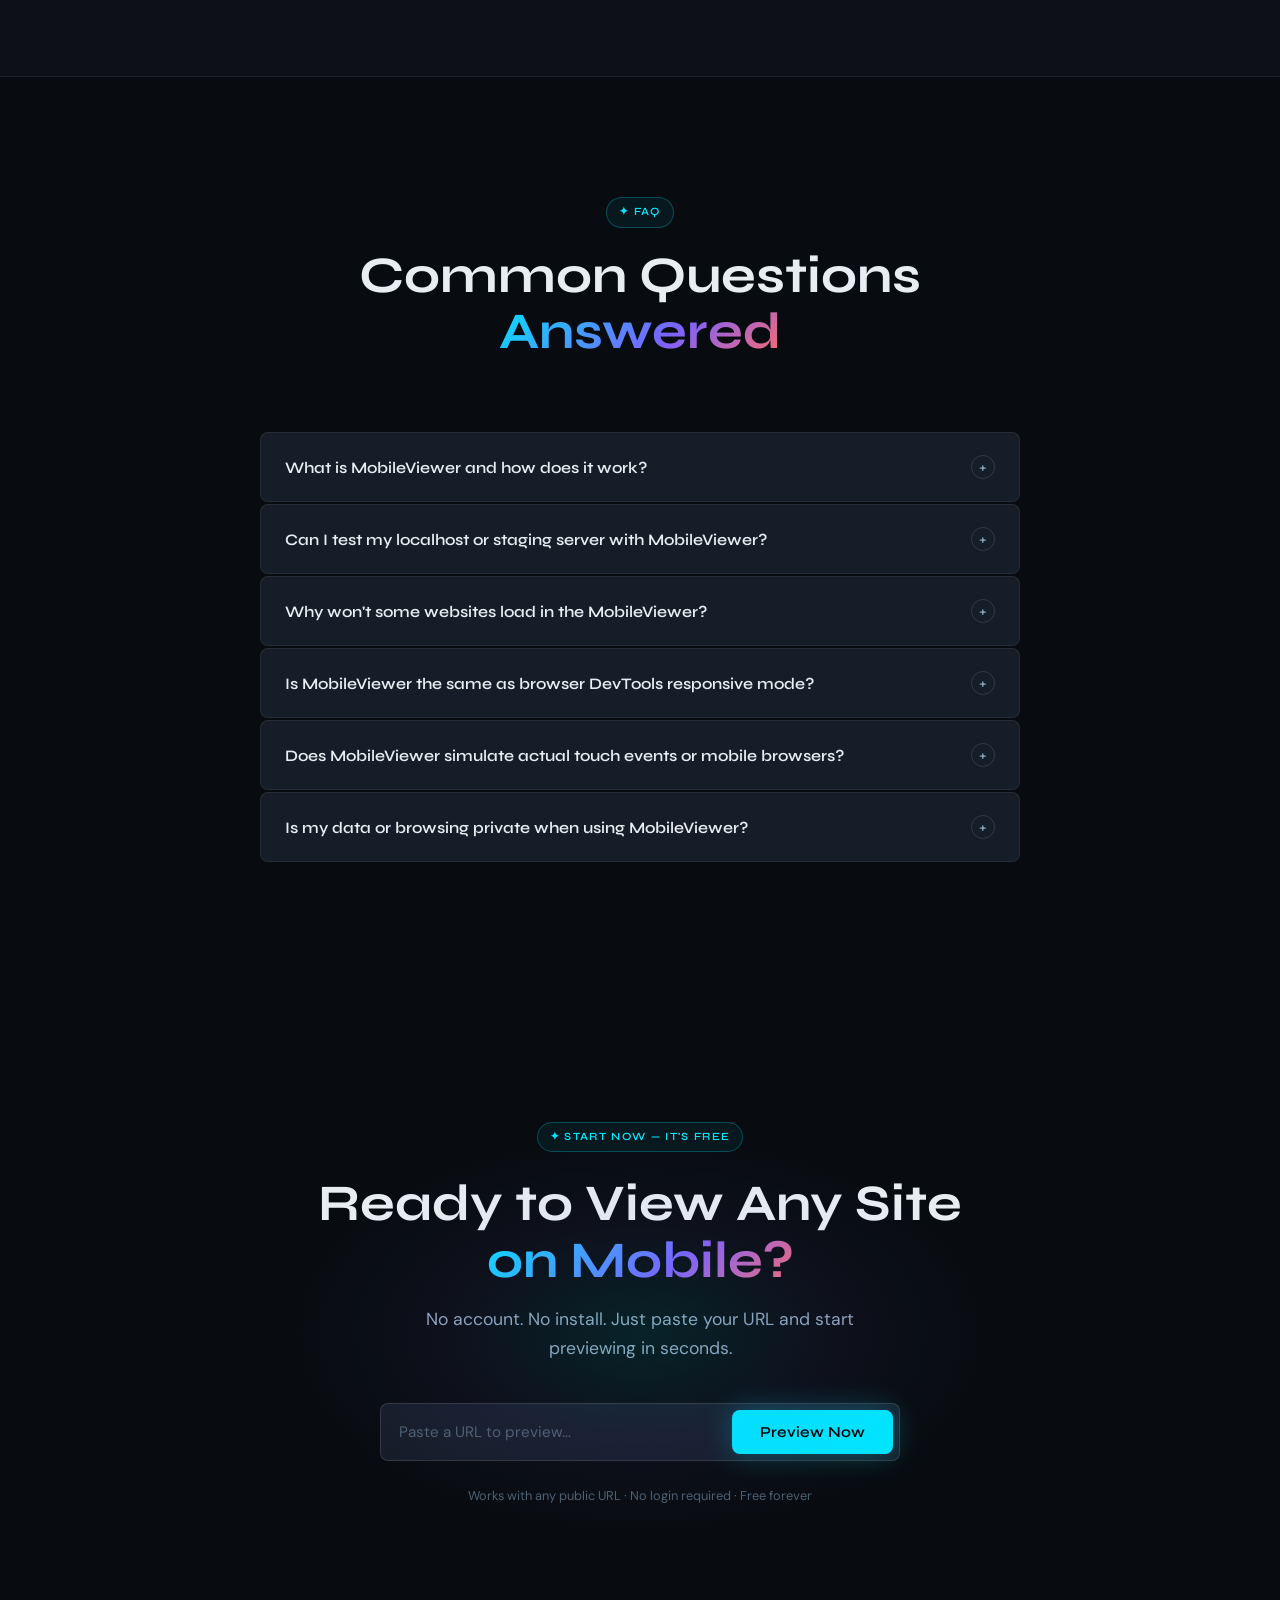
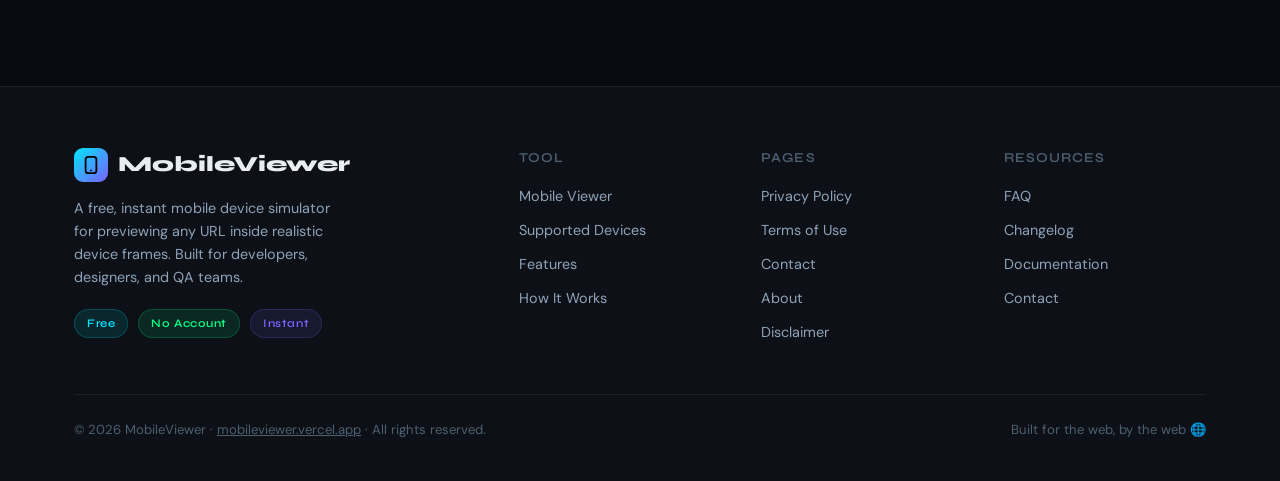
==== commit 2968f725: "Update index.html" ====
--- a/index.html
+++ b/index.html
@@ -1329,7 +1329,7 @@
       </div>
     </div>
     <div class="footer-bottom">
-      <p>© 2025 MobileViewer · <a href="https://mobileviewer.vercel.app" style="color:var(--text3);">mobileviewer.vercel.app</a> · All rights reserved.</p>
+      <p>© 2026 MobileViewer · <a href="https://mobileviewer.vercel.app" style="color:var(--text3);">mobileviewer.vercel.app</a> · All rights reserved.</p>
       <p style="color: var(--text3);">Built for the web, by the web 🌐</p>
     </div>
   </div>
